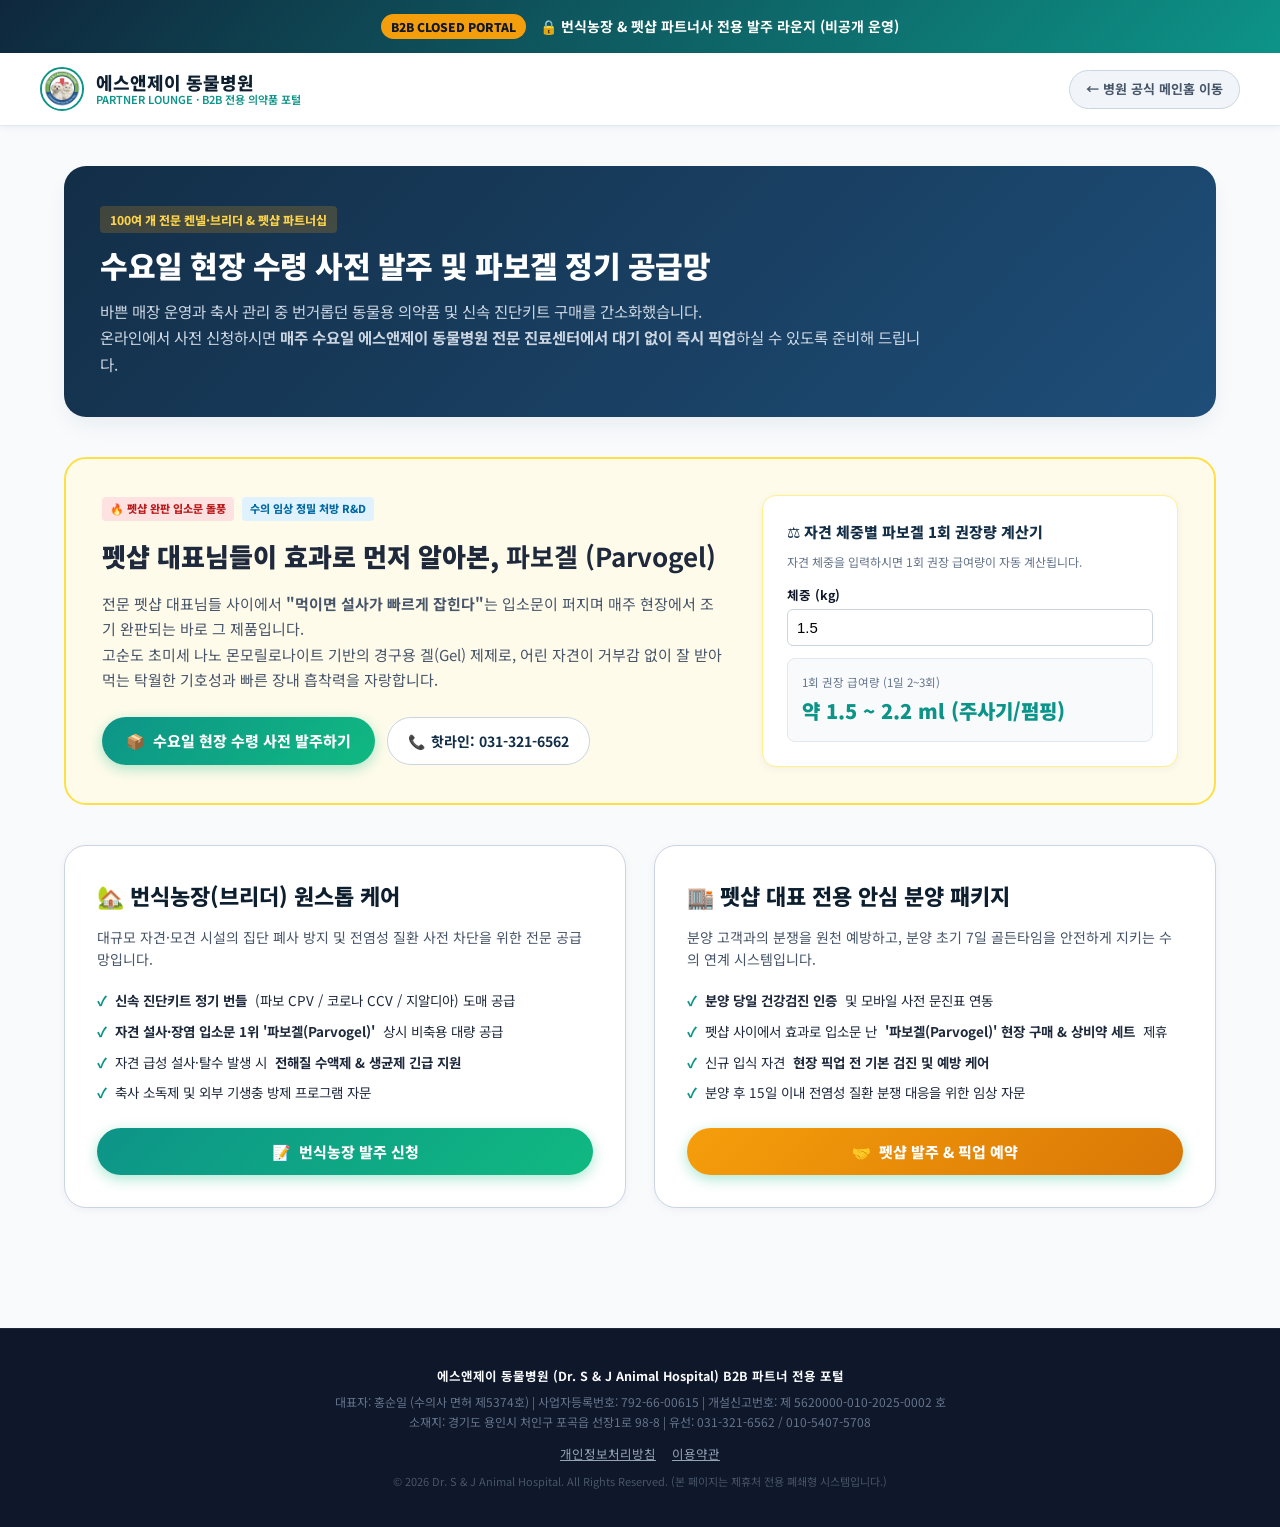
==== partner.html @ 2bcf3b37 "feat: implement official Privacy Policy and Terms of Service interactive modals in index.html and pa" ====
<!DOCTYPE html>
<html lang="ko">
<head>
  <meta charset="UTF-8" />
  <meta name="viewport" content="width=device-width, initial-scale=1.0" />
  <title>에스앤제이 동물병원 | B2B 파트너 전용 라운지 (번식농장·펫샵 발주 센터)</title>
  <!-- 검색엔진 및 AI 크롤러 원천 차단 메타 태그 -->
  <meta name="robots" content="noindex, nofollow, noarchive, nosnippet, noimageindex" />
  <meta name="googlebot" content="noindex, nofollow, noarchive, nosnippet" />
  <link rel="icon" type="image/png" href="./sj_logo.png" />
  
  <link rel="preconnect" href="https://fonts.googleapis.com" />
  <link rel="preconnect" href="https://fonts.gstatic.com" crossorigin />
  <link href="https://fonts.googleapis.com/css2?family=Noto+Sans+KR:wght@300;400;500;600;700;800;900&display=swap" rel="stylesheet" />

  <style>
    :root {
      --primary-900: #0d1e2e;
      --primary-800: #132e47;
      --primary-700: #1a3f61;
      --accent-emerald: #10b981;
      --accent-teal: #0d9488;
      --accent-mint: #e6f9f3;
      --accent-orange: #f59e0b;
      --surface-light: #f8fafc;
      --text-main: #0f172a;
      --text-muted: #64748b;
      --border-color: #e2e8f0;
      --radius-sm: 8px;
      --radius-md: 14px;
      --radius-lg: 22px;
      --radius-full: 9999px;
      --shadow-sm: 0 2px 8px rgba(19, 46, 71, 0.05);
      --shadow-md: 0 10px 25px -5px rgba(19, 46, 71, 0.08);
      --shadow-lg: 0 20px 35px -8px rgba(19, 46, 71, 0.12);
    }

    * { box-sizing: border-box; margin: 0; padding: 0; }
    body { font-family: "Noto Sans KR", system-ui, sans-serif; background-color: #f8fafc; color: var(--text-main); line-height: 1.6; }
    a { text-decoration: none; color: inherit; }
    button { font-family: inherit; cursor: pointer; border: none; outline: none; }

    /* 최상단 파트너 인증 바 */
    .partner-banner {
      background: linear-gradient(135deg, #0f273d 0%, #0d9488 100%);
      color: #ffffff;
      padding: 14px 20px;
      text-align: center;
      font-size: 14px;
      font-weight: 700;
      display: flex;
      justify-content: center;
      align-items: center;
      gap: 14px;
      box-shadow: 0 4px 12px rgba(0,0,0,0.1);
    }
    .partner-badge {
      background: #f59e0b;
      color: #0f172a;
      padding: 3px 10px;
      border-radius: var(--radius-full);
      font-size: 12px;
      font-weight: 900;
    }

    /* 헤더 */
    header {
      background: #ffffff;
      border-bottom: 1px solid var(--border-color);
      padding: 14px 24px;
      position: sticky;
      top: 0;
      z-index: 100;
      box-shadow: var(--shadow-sm);
    }
    .nav-container {
      max-width: 1200px;
      margin: 0 auto;
      display: flex;
      justify-content: space-between;
      align-items: center;
    }
    .brand-area {
      display: flex;
      align-items: center;
      gap: 12px;
    }
    .brand-logo {
      width: 44px;
      height: 44px;
      border-radius: 50%;
      border: 2px solid var(--accent-teal);
    }
    .brand-title {
      font-size: 18px;
      font-weight: 800;
      color: var(--primary-900);
      line-height: 1.2;
    }
    .brand-title span {
      font-size: 11px;
      color: var(--accent-teal);
      display: block;
      font-weight: 600;
    }

    .btn-main-site {
      font-size: 13px;
      font-weight: 700;
      color: #475569;
      background: #f1f5f9;
      padding: 8px 16px;
      border-radius: var(--radius-full);
      border: 1px solid #cbd5e1;
      transition: all 0.2s;
    }
    .btn-main-site:hover {
      background: #e2e8f0;
      color: #0f172a;
    }

    /* 컨테이너 */
    .partner-wrap {
      max-width: 1200px;
      margin: 0 auto;
      padding: 40px 24px 80px;
    }

    /* 인트로 히어로 */
    .partner-hero {
      background: linear-gradient(135deg, #132e47 0%, #1e4e79 100%);
      border-radius: var(--radius-lg);
      color: #ffffff;
      padding: 40px 36px;
      margin-bottom: 40px;
      box-shadow: var(--shadow-md);
      position: relative;
    }
    .partner-hero h1 {
      font-size: 30px;
      font-weight: 900;
      line-height: 1.35;
      margin-bottom: 12px;
      letter-spacing: -0.5px;
    }
    .partner-hero p {
      font-size: 15.5px;
      color: #cbd5e1;
      line-height: 1.7;
      max-width: 820px;
    }

    /* B2B 그리드 */
    .b2b-grid {
      display: grid;
      grid-template-columns: 1fr 1fr;
      gap: 28px;
      margin-bottom: 40px;
    }
    .b2b-card {
      background: #ffffff;
      border: 1.5px solid #cbd5e1;
      border-radius: var(--radius-lg);
      padding: 32px;
      box-shadow: var(--shadow-sm);
    }
    .b2b-card h3 {
      font-size: 22px;
      font-weight: 800;
      color: var(--primary-900);
      margin-bottom: 12px;
      display: flex;
      align-items: center;
      gap: 8px;
    }
    .b2b-card p {
      font-size: 14px;
      color: #475569;
      line-height: 1.6;
      margin-bottom: 20px;
    }
    .b2b-list {
      list-style: none;
      margin-bottom: 24px;
    }
    .b2b-list li {
      font-size: 13.5px;
      color: #1e293b;
      margin-bottom: 9px;
      display: flex;
      align-items: center;
      gap: 8px;
    }
    .b2b-list li::before {
      content: "✓";
      color: var(--accent-teal);
      font-weight: 900;
    }

    /* 파보겔 & 투약 계산기 섹션 */
    .product-section {
      background: #fffbeb;
      border: 2px solid #fde047;
      border-radius: var(--radius-lg);
      padding: 36px;
      display: grid;
      grid-template-columns: 1.2fr 0.8fr;
      gap: 36px;
      align-items: center;
      margin-bottom: 40px;
    }
    .btn-primary {
      display: inline-flex;
      align-items: center;
      gap: 8px;
      padding: 13px 24px;
      border-radius: var(--radius-full);
      font-size: 15px;
      font-weight: 800;
      background: linear-gradient(135deg, #0d9488, #10b981);
      color: #ffffff;
      box-shadow: 0 4px 14px rgba(16, 185, 129, 0.35);
      cursor: pointer;
    }
    .btn-primary:hover {
      transform: translateY(-1px);
    }
    .btn-call {
      display: inline-flex;
      align-items: center;
      gap: 6px;
      padding: 12px 20px;
      border-radius: var(--radius-full);
      font-size: 14px;
      font-weight: 700;
      background: #ffffff;
      color: var(--primary-800);
      border: 1px solid #cbd5e1;
    }

    /* 투약 계산기 박스 */
    .calc-box {
      background: #ffffff;
      border-radius: var(--radius-md);
      padding: 24px;
      border: 1px solid #fef08a;
      box-shadow: var(--shadow-sm);
    }

    /* 모달 */
    .modal-backdrop {
      display: none;
      position: fixed;
      inset: 0;
      background: rgba(15, 23, 42, 0.7);
      backdrop-filter: blur(5px);
      z-index: 1000;
      align-items: center;
      justify-content: center;
      padding: 20px;
    }
    .modal-content {
      background: #ffffff;
      border-radius: var(--radius-lg);
      max-width: 600px;
      width: 100%;
      padding: 32px;
      max-height: 90vh;
      overflow-y: auto;
      position: relative;
    }
    .modal-close {
      position: absolute;
      top: 20px;
      right: 20px;
      font-size: 24px;
      color: #94a3b8;
      cursor: pointer;
    }

    @media (max-width: 860px) {
      .b2b-grid, .product-section { grid-template-columns: 1fr; }
      .partner-hero { padding: 28px 20px; }
      .partner-hero h1 { font-size: 24px; }
    }
  </style>
</head>
<body>

  <!-- 최상단 배너 -->
  <div class="partner-banner">
    <span class="partner-badge">B2B CLOSED PORTAL</span>
    <span>🔒 번식농장 &amp; 펫샵 파트너사 전용 발주 라운지 (비공개 운영)</span>
  </div>

  <!-- 헤더 -->
  <header>
    <div class="nav-container">
      <div class="brand-area">
        <img src="./sj_logo.png" alt="에스앤제이 동물병원 로고" class="brand-logo" />
        <div class="brand-title">
          에스앤제이 동물병원
          <span>PARTNER LOUNGE · B2B 전용 의약품 포털</span>
        </div>
      </div>
      <a href="./index.html" class="btn-main-site">← 병원 공식 메인홈 이동</a>
    </div>
  </header>

  <div class="partner-wrap">

    <!-- 인트로 히어로 -->
    <section class="partner-hero">
      <div style="display:inline-block; background:rgba(245,158,11,0.2); color:#fcd34d; font-size:12px; font-weight:800; padding:4px 10px; border-radius:4px; margin-bottom:12px;">
        100여 개 전문 켄넬·브리더 &amp; 펫샵 파트너십
      </div>
      <h1>수요일 현장 수령 사전 발주 및 파보겔 정기 공급망</h1>
      <p>
        바쁜 매장 운영과 축사 관리 중 번거롭던 동물용 의약품 및 신속 진단키트 구매를 간소화했습니다.<br />
        온라인에서 사전 신청하시면 <strong>매주 수요일 에스앤제이 동물병원 전문 진료센터에서 대기 없이 즉시 픽업</strong>하실 수 있도록 준비해 드립니다.
      </p>
    </section>

    <!-- 파보겔 소개 & 계산기 -->
    <section class="product-section">
      <div>
        <div style="display:flex; gap:8px; margin-bottom:14px;">
          <span style="font-size:11px; background:#fee2e2; color:#b91c1c; padding:3px 8px; border-radius:4px; font-weight:800;">🔥 펫샵 완판 입소문 돌풍</span>
          <span style="font-size:11px; background:#e0f2fe; color:#0369a1; padding:3px 8px; border-radius:4px; font-weight:800;">수의 임상 정밀 처방 R&D</span>
        </div>
        <h2 style="font-size: 26px; font-weight: 900; color: #1e293b; margin-bottom: 14px;">
          펫샵 대표님들이 효과로 먼저 알아본, <strong>파보겔 (Parvogel)</strong>
        </h2>
        <p style="font-size: 15px; color: #475569; line-height: 1.7; margin-bottom: 18px;">
          전문 펫샵 대표님들 사이에서 <strong>"먹이면 설사가 빠르게 잡힌다"</strong>는 입소문이 퍼지며 매주 현장에서 조기 완판되는 바로 그 제품입니다.<br />
          고순도 초미세 나노 몬모릴로나이트 기반의 경구용 겔(Gel) 제제로, 어린 자견이 거부감 없이 잘 받아먹는 탁월한 기호성과 빠른 장내 흡착력을 자랑합니다.
        </p>

        <div style="display:flex; gap:12px; flex-wrap:wrap; margin-top:24px;">
          <button class="btn-primary" onclick="openOrderModal()">
            <span>📦</span> 수요일 현장 수령 사전 발주하기
          </button>
          <a href="tel:031-321-6562" class="btn-call">
            <span>📞</span> 핫라인: 031-321-6562
          </a>
        </div>
      </div>

      <!-- 계산기 -->
      <div class="calc-box">
        <div style="font-size:15px; font-weight:800; color:#132e47; margin-bottom:8px;">
          ⚖️ 자견 체중별 파보겔 1회 권장량 계산기
        </div>
        <p style="font-size:12px; color:#64748b; margin-bottom:14px;">
          자견 체중을 입력하시면 1회 권장 급여량이 자동 계산됩니다.
        </p>
        <div style="margin-bottom:12px;">
          <label style="display:block; font-size:12.5px; font-weight:700; margin-bottom:4px;">체중 (kg)</label>
          <input type="number" id="petWeight" value="1.5" step="0.1" min="0.3" max="50" style="width:100%; padding:9px; border:1px solid #cbd5e1; border-radius:6px; font-size:15px;" oninput="calculateDosage()" />
        </div>
        <div style="background:#f8fafc; padding:14px; border-radius:8px; border:1px solid #e2e8f0;">
          <div style="font-size:11.5px; color:#64748b;">1회 권장 급여량 (1일 2~3회)</div>
          <div id="calcResult" style="font-size:20px; font-weight:900; color:#0d9488; margin-top:4px;">
            약 1.5 ~ 2.2 ml (주사기/펌핑)
          </div>
        </div>
      </div>
    </section>

    <!-- B2B 2단 그리드 -->
    <div class="b2b-grid">
      <!-- 번식농장 -->
      <div class="b2b-card">
        <h3>🏡 번식농장(브리더) 원스톱 케어</h3>
        <p>대규모 자견·모견 시설의 집단 폐사 방지 및 전염성 질환 사전 차단을 위한 전문 공급망입니다.</p>
        <ul class="b2b-list">
          <li><strong>신속 진단키트 정기 번들</strong> (파보 CPV / 코로나 CCV / 지알디아) 도매 공급</li>
          <li><strong>자견 설사·장염 입소문 1위 '파보겔(Parvogel)'</strong> 상시 비축용 대량 공급</li>
          <li>자견 급성 설사·탈수 발생 시 <strong>전해질 수액제 &amp; 생균제 긴급 지원</strong></li>
          <li>축사 소독제 및 외부 기생충 방제 프로그램 자문</li>
        </ul>
        <button class="btn-primary" style="width:100%; justify-content:center;" onclick="openOrderModal()">
          <span>📝</span> 번식농장 발주 신청
        </button>
      </div>

      <!-- 펫샵 -->
      <div class="b2b-card">
        <h3>🏬 펫샵 대표 전용 안심 분양 패키지</h3>
        <p>분양 고객과의 분쟁을 원천 예방하고, 분양 초기 7일 골든타임을 안전하게 지키는 수의 연계 시스템입니다.</p>
        <ul class="b2b-list">
          <li><strong>분양 당일 건강검진 인증</strong> 및 모바일 사전 문진표 연동</li>
          <li>펫샵 사이에서 효과로 입소문 난 <strong>'파보겔(Parvogel)' 현장 구매 &amp; 상비약 세트</strong> 제휴</li>
          <li>신규 입식 자견 <strong>현장 픽업 전 기본 검진 및 예방 케어</strong></li>
          <li>분양 후 15일 이내 전염성 질환 분쟁 대응을 위한 임상 자문</li>
        </ul>
        <button class="btn-primary" style="width:100%; justify-content:center; background:linear-gradient(135deg, #f59e0b, #d97706);" onclick="openOrderModal()">
          <span>🤝</span> 펫샵 발주 &amp; 픽업 예약
        </button>
      </div>
    </div>

  </div>

  <!-- 발주 모달 -->
  <div id="orderModal" class="modal-backdrop">
    <div class="modal-content">
      <button class="modal-close" onclick="closeModal('orderModal')">&times;</button>
      <div style="display:flex; align-items:center; gap: 10px; margin-bottom: 16px;">
        <span style="font-size: 26px;">📦</span>
        <h3 style="font-size: 20px; font-weight: 800; color: var(--primary-900);">수요일 현장 수령 · 사전 발주</h3>
      </div>
      <p style="font-size: 13px; color: #64748b; margin-bottom: 18px;">
        품절 걱정 없이, 사전에 신청하시면 <strong>매주 수요일 에스앤제이 동물병원 진료실에서 즉시 픽업</strong>하실 수 있도록 준비해 드립니다.
      </p>

      <form onsubmit="handlePreOrderSubmit(event)">
        <div style="display:grid; grid-template-columns: 1fr 1fr; gap: 10px; margin-bottom: 12px;">
          <div>
            <label style="font-size: 12px; font-weight: 700; display:block; margin-bottom: 4px;">상호명 (펫샵/농장)</label>
            <input type="text" id="orderCompany" required placeholder="예: 힐링펫 / 스타켄넬" style="width:100%; padding:9px; border:1px solid #cbd5e1; border-radius:8px; font-size:13px;" />
          </div>
          <div>
            <label style="font-size: 12px; font-weight: 700; display:block; margin-bottom: 4px;">담당자 연락처</label>
            <input type="tel" id="orderPhone" required placeholder="010-0000-0000" style="width:100%; padding:9px; border:1px solid #cbd5e1; border-radius:8px; font-size:13px;" />
          </div>
        </div>

        <div style="background: #f8fafc; padding: 14px; border-radius: 10px; border: 1px solid #e2e8f0; margin-bottom: 14px;">
          <strong style="display:block; font-size: 13px; color: var(--primary-800); margin-bottom: 8px;">필요 품목 및 수량 체크:</strong>
          
          <div style="display:flex; justify-content:space-between; align-items:center; margin-bottom: 8px; font-size: 13px;">
            <label><input type="checkbox" id="itemParvogel" checked /> 🔥 <strong>파보겔 (Parvogel)</strong></label>
            <input type="number" id="qtyParvogel" value="5" min="1" max="100" style="width: 70px; padding: 4px 8px; border: 1px solid #cbd5e1; border-radius: 6px; text-align: center;" /> 개
          </div>

          <div style="display:flex; justify-content:space-between; align-items:center; margin-bottom: 8px; font-size: 13px;">
            <label><input type="checkbox" id="itemParvoKit" /> 🔬 파보(CPV) 신속 진단키트 (10T/box)</label>
            <input type="number" id="qtyParvoKit" value="1" min="1" max="50" style="width: 70px; padding: 4px 8px; border: 1px solid #cbd5e1; border-radius: 6px; text-align: center;" /> 박스
          </div>

          <div style="display:flex; justify-content:space-between; align-items:center; margin-bottom: 8px; font-size: 13px;">
            <label><input type="checkbox" id="itemCoronaKit" /> 🔬 코로나(CCV 단독) 신속 진단키트 (10T/box)</label>
            <input type="number" id="qtyCoronaKit" value="1" min="1" max="50" style="width: 70px; padding: 4px 8px; border: 1px solid #cbd5e1; border-radius: 6px; text-align: center;" /> 박스
          </div>

          <div style="display:flex; justify-content:space-between; align-items:center; margin-bottom: 8px; font-size: 13px;">
            <label><input type="checkbox" id="itemComboKit" /> 🔬 파보+코로나 콤보 키트 (10T/box)</label>
            <input type="number" id="qtyComboKit" value="1" min="1" max="50" style="width: 70px; padding: 4px 8px; border: 1px solid #cbd5e1; border-radius: 6px; text-align: center;" /> 박스
          </div>

          <div style="display:flex; justify-content:space-between; align-items:center; margin-bottom: 8px; font-size: 13px;">
            <label><input type="checkbox" id="itemBrucellaKit" /> 🔬 브루셀라 신속 진단키트 (10T/box)</label>
            <input type="number" id="qtyBrucellaKit" value="1" min="1" max="50" style="width: 70px; padding: 4px 8px; border: 1px solid #cbd5e1; border-radius: 6px; text-align: center;" /> 박스
          </div>

          <div style="display:flex; justify-content:space-between; align-items:center; font-size: 13px;">
            <label><input type="checkbox" id="itemRxMeds" /> 💊 수의사 처방약 (구충제·항생제·소염진통제·점안액·연고 등)</label>
            <span style="font-size:11.5px; color:#0d9488; font-weight:700;">내원 시 수령</span>
          </div>
        </div>

        <div style="margin-bottom: 14px;">
          <label style="font-size: 12px; font-weight: 700; display:block; margin-bottom: 4px;">수령 희망 일자 / 추가 메모</label>
          <input type="text" id="orderMemo" value="이번 주 수요일 오전 11시 현장 픽업 희망합니다." style="width:100%; padding:9px; border:1px solid #cbd5e1; border-radius:8px; font-size:13px;" />
        </div>

        <button type="submit" class="btn-primary" style="width:100%; justify-content:center; padding:13px; font-size:15px;">
          📝 수요일 현장 픽업 예약 완료하기
        </button>
      </form>
    </div>
  </div>

  <footer style="background:#0f172a; color:#94a3b8; padding:36px 24px; text-align:center; font-size:12.5px; line-height: 1.7; border-top: 1px solid #1e293b;">
    <p style="margin: 0 0 6px 0; color: #f8fafc; font-weight: 700;">에스앤제이 동물병원 (Dr. S & J Animal Hospital) B2B 파트너 전용 포털</p>
    <p style="margin: 0 0 10px 0; color: #64748b; font-size: 12px;">
      대표자: 홍순일 (수의사 면허 제5374호) | 사업자등록번호: 792-66-00615 | 개설신고번호: 제 5620000-010-2025-0002 호<br />
      소재지: 경기도 용인시 처인구 포곡읍 선장1로 98-8 | 유선: 031-321-6562 / 010-5407-5708
    </p>
    <div style="margin-top: 10px; display:flex; justify-content:center; gap: 16px;">
      <a href="javascript:void(0)" onclick="openModal('p_privacyModal')" style="color:#94a3b8; text-decoration: underline;">개인정보처리방침</a>
      <a href="javascript:void(0)" onclick="openModal('p_termsModal')" style="color:#94a3b8; text-decoration: underline;">이용약관</a>
    </div>
    <div style="color:#475569; font-size: 11px; margin-top: 8px;">&copy; 2026 Dr. S & J Animal Hospital. All Rights Reserved. (본 페이지는 제휴처 전용 폐쇄형 시스템입니다.)</div>
  </footer>

  <!-- 모달: 개인정보처리방침 (파트너용) -->
  <div id="p_privacyModal" class="modal-backdrop">
    <div class="modal-content" style="max-width: 680px; max-height: 85vh; overflow-y: auto;">
      <button class="modal-close" onclick="closeModal('p_privacyModal')">&times;</button>
      <div style="display:flex; align-items:center; gap: 10px; margin-bottom: 16px;">
        <span style="font-size: 26px;">🔒</span>
        <h3 style="font-size: 20px; font-weight: 800; color: var(--primary);">에스앤제이 동물병원 개인정보처리방침</h3>
      </div>
      <div style="font-size: 13.5px; color: #334155; line-height: 1.75; margin-bottom: 20px;">
        <p>에스앤제이 동물병원은 개인정보 보호법 등 관련 법령을 준수하며, 제휴 브리더 및 펫샵 파트너의 사전 발주 정보와 상담 데이터를 안전하게 관리합니다.</p>
        <h4 style="font-size: 14.5px; color: #0f172a; margin: 14px 0 6px 0;">1. 수집 항목 및 목적</h4>
        <p>· 수집 항목: 상호명, 담당자 연락처, 사전 예약 품목 및 수량, 수령 메모<br />· 수집 목적: 매주 수요일 현장 조제 약품 및 진단키트 사전 패킹 준비, 비상 연락</p>
        <h4 style="font-size: 14.5px; color: #0f172a; margin: 14px 0 6px 0;">2. 보관 및 책임자</h4>
        <p>· 보유 기간: 발주 및 수령 완료 후 1년 보관 후 파기<br />· 책임자: 홍순일 원장 (031-321-6562 / 010-5407-5708)</p>
      </div>
      <button class="btn-primary" style="width:100%; justify-content:center;" onclick="closeModal('p_privacyModal')">확인 및 닫기</button>
    </div>
  </div>

  <!-- 모달: 서비스 이용약관 (파트너용) -->
  <div id="p_termsModal" class="modal-backdrop">
    <div class="modal-content" style="max-width: 680px; max-height: 85vh; overflow-y: auto;">
      <button class="modal-close" onclick="closeModal('p_termsModal')">&times;</button>
      <div style="display:flex; align-items:center; gap: 10px; margin-bottom: 16px;">
        <span style="font-size: 26px;">📑</span>
        <h3 style="font-size: 20px; font-weight: 800; color: var(--primary);">B2B 파트너 전용 포털 이용약관</h3>
      </div>
      <div style="font-size: 13.5px; color: #334155; line-height: 1.75; margin-bottom: 20px;">
        <h4 style="font-size: 14.5px; color: #0f172a; margin: 12px 0 6px 0;">제1조 (목적)</h4>
        <p>본 약관은 에스앤제이 동물병원과 제휴 브리더·펫샵 간의 수요일 현장 진료 및 원내 처방약·진단키트 사전 주문 서비스의 원활한 운영을 목적으로 합니다.</p>
        <h4 style="font-size: 14.5px; color: #0f172a; margin: 14px 0 6px 0;">제2조 (처방 의약품 교부 준수)</h4>
        <p>수의사 처방약 및 전문의약품은 수의사법에 의거하여 수의사의 확인 및 현장 교부 원칙을 준수하며, 목적 외 재판매나 오남용을 금지합니다.</p>
      </div>
      <button class="btn-primary" style="width:100%; justify-content:center;" onclick="closeModal('p_termsModal')">확인 및 닫기</button>
    </div>
  </div>

  <script>
    function calculateDosage() {
      const weight = parseFloat(document.getElementById('petWeight').value);
      const res = document.getElementById('calcResult');
      if (isNaN(weight) || weight <= 0) {
        res.innerText = '올바른 체중을 입력하세요';
        return;
      }
      const minDose = (weight * 1.0).toFixed(1);
      const maxDose = (weight * 1.5).toFixed(1);
      res.innerText = `약 ${minDose} ~ ${maxDose} ml (주사기/펌핑)`;
    }

    function openModal(id) { document.getElementById(id).style.display = 'flex'; }
    function closeModal(id) { document.getElementById(id).style.display = 'none'; }
    function openOrderModal() { openModal('orderModal'); }

    function handlePreOrderSubmit(e) {
      e.preventDefault();
      const comp = document.getElementById('orderCompany').value;
      const phone = document.getElementById('orderPhone').value;
      const memo = document.getElementById('orderMemo').value;
      
      let items = [];
      if (document.getElementById('itemParvogel').checked) items.push(`파보겔 ${document.getElementById('qtyParvogel').value}개`);
      if (document.getElementById('itemParvoKit').checked) items.push(`파보키트 ${document.getElementById('qtyParvoKit').value}박스`);
      if (document.getElementById('itemCoronaKit').checked) items.push(`코로나(단독)키트 ${document.getElementById('qtyCoronaKit').value}박스`);
      if (document.getElementById('itemComboKit').checked) items.push(`파보+코로나콤보 ${document.getElementById('qtyComboKit').value}박스`);
      if (document.getElementById('itemBrucellaKit').checked) items.push(`브루셀라키트 ${document.getElementById('qtyBrucellaKit').value}박스`);
      if (document.getElementById('itemRxMeds').checked) items.push(`수의사 처방약 사전조제`);

      alert(`[수요일 현장 수령 사전 예약 접수 완료]\n- 상호: ${comp}\n- 연락처: ${phone}\n- 품목: ${items.join(', ')}\n- 메모: ${memo}\n\n매주 수요일 에스앤제이 동물병원 진료센터에 준비해 두겠습니다. 감사합니다!`);
      closeModal('orderModal');
    }

    window.onclick = function(e) {
      if (e.target.classList.contains('modal-backdrop')) e.target.style.display = 'none';
    };
  </script>
</body>
</html>
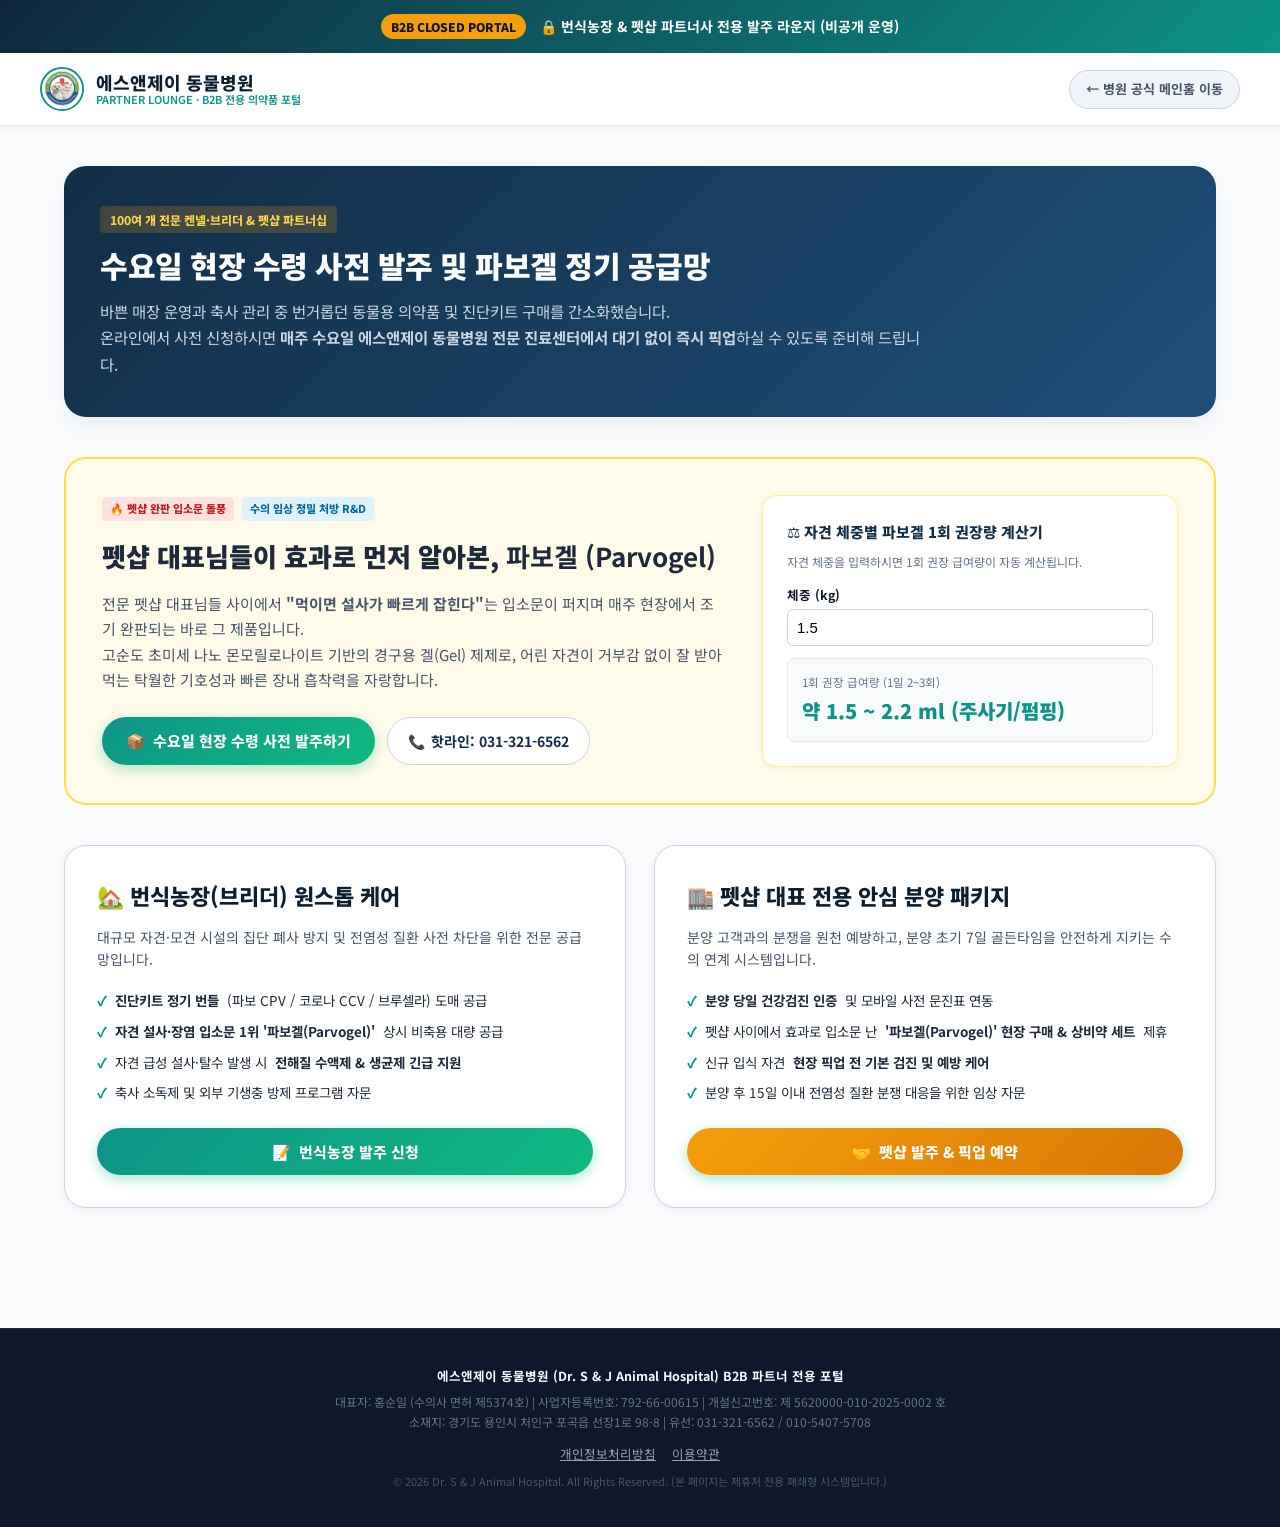
==== commit f4c66004: "fix: replace diagnostics term to 진단키트, 브루셀라, update to 단층 봄봄솔루션내 진료소" ====
--- a/partner.html
+++ b/partner.html
@@ -316,7 +316,7 @@
       </div>
       <h1>수요일 현장 수령 사전 발주 및 파보겔 정기 공급망</h1>
       <p>
-        바쁜 매장 운영과 축사 관리 중 번거롭던 동물용 의약품 및 신속 진단키트 구매를 간소화했습니다.<br />
+        바쁜 매장 운영과 축사 관리 중 번거롭던 동물용 의약품 및 진단키트 구매를 간소화했습니다.<br />
         온라인에서 사전 신청하시면 <strong>매주 수요일 에스앤제이 동물병원 전문 진료센터에서 대기 없이 즉시 픽업</strong>하실 수 있도록 준비해 드립니다.
       </p>
     </section>
@@ -374,7 +374,7 @@
         <h3>🏡 번식농장(브리더) 원스톱 케어</h3>
         <p>대규모 자견·모견 시설의 집단 폐사 방지 및 전염성 질환 사전 차단을 위한 전문 공급망입니다.</p>
         <ul class="b2b-list">
-          <li><strong>신속 진단키트 정기 번들</strong> (파보 CPV / 코로나 CCV / 지알디아) 도매 공급</li>
+          <li><strong>진단키트 정기 번들</strong> (파보 CPV / 코로나 CCV / 브루셀라) 도매 공급</li>
           <li><strong>자견 설사·장염 입소문 1위 '파보겔(Parvogel)'</strong> 상시 비축용 대량 공급</li>
           <li>자견 급성 설사·탈수 발생 시 <strong>전해질 수액제 &amp; 생균제 긴급 지원</strong></li>
           <li>축사 소독제 및 외부 기생충 방제 프로그램 자문</li>
@@ -435,12 +435,12 @@
           </div>
 
           <div style="display:flex; justify-content:space-between; align-items:center; margin-bottom: 8px; font-size: 13px;">
-            <label><input type="checkbox" id="itemParvoKit" /> 🔬 파보(CPV) 신속 진단키트 (10T/box)</label>
+            <label><input type="checkbox" id="itemParvoKit" /> 🔬 파보(CPV) 진단키트 (10T/box)</label>
             <input type="number" id="qtyParvoKit" value="1" min="1" max="50" style="width: 70px; padding: 4px 8px; border: 1px solid #cbd5e1; border-radius: 6px; text-align: center;" /> 박스
           </div>
 
           <div style="display:flex; justify-content:space-between; align-items:center; margin-bottom: 8px; font-size: 13px;">
-            <label><input type="checkbox" id="itemCoronaKit" /> 🔬 코로나(CCV 단독) 신속 진단키트 (10T/box)</label>
+            <label><input type="checkbox" id="itemCoronaKit" /> 🔬 코로나(CCV 단독) 진단키트 (10T/box)</label>
             <input type="number" id="qtyCoronaKit" value="1" min="1" max="50" style="width: 70px; padding: 4px 8px; border: 1px solid #cbd5e1; border-radius: 6px; text-align: center;" /> 박스
           </div>
 
@@ -450,7 +450,7 @@
           </div>
 
           <div style="display:flex; justify-content:space-between; align-items:center; margin-bottom: 8px; font-size: 13px;">
-            <label><input type="checkbox" id="itemBrucellaKit" /> 🔬 브루셀라 신속 진단키트 (10T/box)</label>
+            <label><input type="checkbox" id="itemBrucellaKit" /> 🔬 브루셀라 진단키트 (10T/box)</label>
             <input type="number" id="qtyBrucellaKit" value="1" min="1" max="50" style="width: 70px; padding: 4px 8px; border: 1px solid #cbd5e1; border-radius: 6px; text-align: center;" /> 박스
           </div>
 
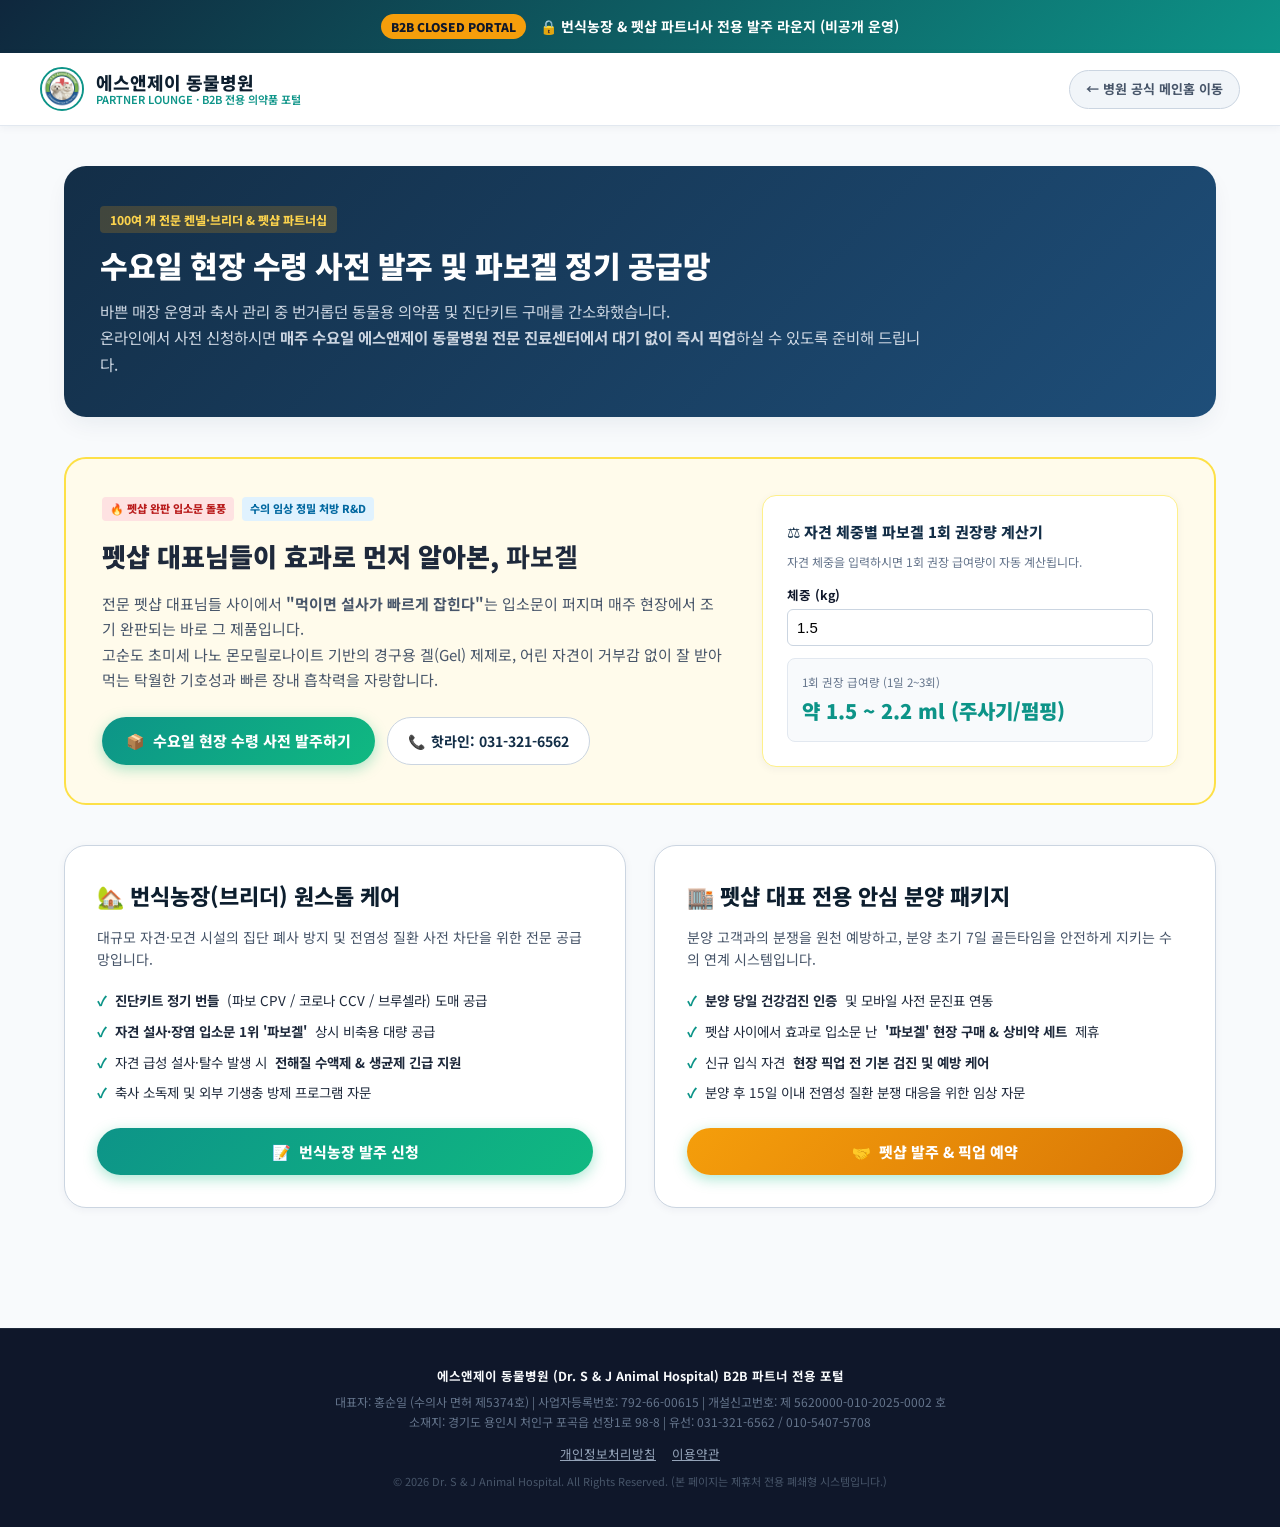
==== commit 560bec43: "feat: remove English (Vetaze) and (Parvogel), add 3 tailored emergency medicine kits for pet shops" ====
--- a/partner.html
+++ b/partner.html
@@ -329,7 +329,7 @@
           <span style="font-size:11px; background:#e0f2fe; color:#0369a1; padding:3px 8px; border-radius:4px; font-weight:800;">수의 임상 정밀 처방 R&D</span>
         </div>
         <h2 style="font-size: 26px; font-weight: 900; color: #1e293b; margin-bottom: 14px;">
-          펫샵 대표님들이 효과로 먼저 알아본, <strong>파보겔 (Parvogel)</strong>
+          펫샵 대표님들이 효과로 먼저 알아본, <strong>파보겔</strong>
         </h2>
         <p style="font-size: 15px; color: #475569; line-height: 1.7; margin-bottom: 18px;">
           전문 펫샵 대표님들 사이에서 <strong>"먹이면 설사가 빠르게 잡힌다"</strong>는 입소문이 퍼지며 매주 현장에서 조기 완판되는 바로 그 제품입니다.<br />
@@ -375,7 +375,7 @@
         <p>대규모 자견·모견 시설의 집단 폐사 방지 및 전염성 질환 사전 차단을 위한 전문 공급망입니다.</p>
         <ul class="b2b-list">
           <li><strong>진단키트 정기 번들</strong> (파보 CPV / 코로나 CCV / 브루셀라) 도매 공급</li>
-          <li><strong>자견 설사·장염 입소문 1위 '파보겔(Parvogel)'</strong> 상시 비축용 대량 공급</li>
+          <li><strong>자견 설사·장염 입소문 1위 '파보겔'</strong> 상시 비축용 대량 공급</li>
           <li>자견 급성 설사·탈수 발생 시 <strong>전해질 수액제 &amp; 생균제 긴급 지원</strong></li>
           <li>축사 소독제 및 외부 기생충 방제 프로그램 자문</li>
         </ul>
@@ -390,7 +390,7 @@
         <p>분양 고객과의 분쟁을 원천 예방하고, 분양 초기 7일 골든타임을 안전하게 지키는 수의 연계 시스템입니다.</p>
         <ul class="b2b-list">
           <li><strong>분양 당일 건강검진 인증</strong> 및 모바일 사전 문진표 연동</li>
-          <li>펫샵 사이에서 효과로 입소문 난 <strong>'파보겔(Parvogel)' 현장 구매 &amp; 상비약 세트</strong> 제휴</li>
+          <li>펫샵 사이에서 효과로 입소문 난 <strong>'파보겔' 현장 구매 &amp; 상비약 세트</strong> 제휴</li>
           <li>신규 입식 자견 <strong>현장 픽업 전 기본 검진 및 예방 케어</strong></li>
           <li>분양 후 15일 이내 전염성 질환 분쟁 대응을 위한 임상 자문</li>
         </ul>
@@ -430,7 +430,7 @@
           <strong style="display:block; font-size: 13px; color: var(--primary-800); margin-bottom: 8px;">필요 품목 및 수량 체크:</strong>
           
           <div style="display:flex; justify-content:space-between; align-items:center; margin-bottom: 8px; font-size: 13px;">
-            <label><input type="checkbox" id="itemParvogel" checked /> 🔥 <strong>파보겔 (Parvogel)</strong></label>
+            <label><input type="checkbox" id="itemParvogel" checked /> 🔥 <strong>파보겔</strong></label>
             <input type="number" id="qtyParvogel" value="5" min="1" max="100" style="width: 70px; padding: 4px 8px; border: 1px solid #cbd5e1; border-radius: 6px; text-align: center;" /> 개
           </div>
 
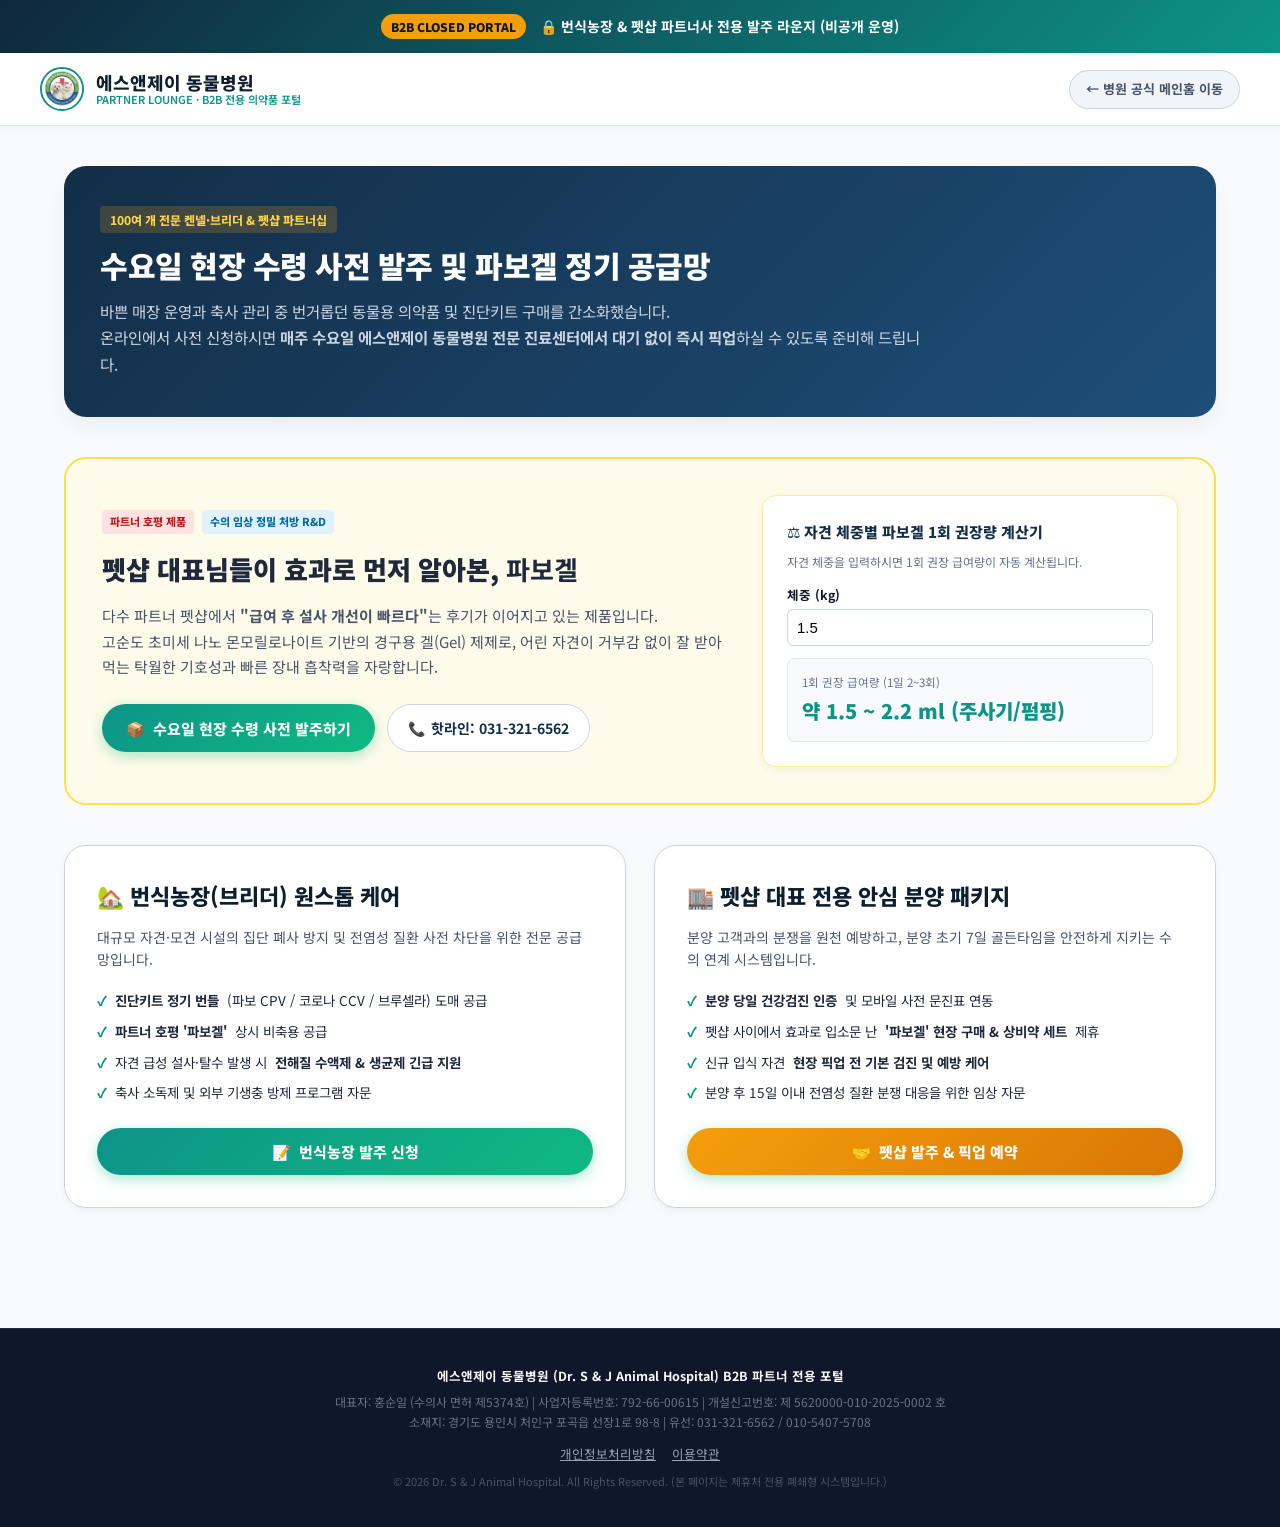
==== commit 5c36f8f7: "feat: accessibility & mobile UX overhaul, SEO and order backend, CSS/JS split - feat(a11y): skip-lin" ====
--- a/partner.html
+++ b/partner.html
@@ -13,277 +13,7 @@
   <link rel="preconnect" href="https://fonts.gstatic.com" crossorigin />
   <link href="https://fonts.googleapis.com/css2?family=Noto+Sans+KR:wght@300;400;500;600;700;800;900&display=swap" rel="stylesheet" />
 
-  <style>
-    :root {
-      --primary-900: #0d1e2e;
-      --primary-800: #132e47;
-      --primary-700: #1a3f61;
-      --accent-emerald: #10b981;
-      --accent-teal: #0d9488;
-      --accent-mint: #e6f9f3;
-      --accent-orange: #f59e0b;
-      --surface-light: #f8fafc;
-      --text-main: #0f172a;
-      --text-muted: #64748b;
-      --border-color: #e2e8f0;
-      --radius-sm: 8px;
-      --radius-md: 14px;
-      --radius-lg: 22px;
-      --radius-full: 9999px;
-      --shadow-sm: 0 2px 8px rgba(19, 46, 71, 0.05);
-      --shadow-md: 0 10px 25px -5px rgba(19, 46, 71, 0.08);
-      --shadow-lg: 0 20px 35px -8px rgba(19, 46, 71, 0.12);
-    }
-
-    * { box-sizing: border-box; margin: 0; padding: 0; }
-    body { font-family: "Noto Sans KR", system-ui, sans-serif; background-color: #f8fafc; color: var(--text-main); line-height: 1.6; }
-    a { text-decoration: none; color: inherit; }
-    button { font-family: inherit; cursor: pointer; border: none; outline: none; }
-
-    /* 최상단 파트너 인증 바 */
-    .partner-banner {
-      background: linear-gradient(135deg, #0f273d 0%, #0d9488 100%);
-      color: #ffffff;
-      padding: 14px 20px;
-      text-align: center;
-      font-size: 14px;
-      font-weight: 700;
-      display: flex;
-      justify-content: center;
-      align-items: center;
-      gap: 14px;
-      box-shadow: 0 4px 12px rgba(0,0,0,0.1);
-    }
-    .partner-badge {
-      background: #f59e0b;
-      color: #0f172a;
-      padding: 3px 10px;
-      border-radius: var(--radius-full);
-      font-size: 12px;
-      font-weight: 900;
-    }
-
-    /* 헤더 */
-    header {
-      background: #ffffff;
-      border-bottom: 1px solid var(--border-color);
-      padding: 14px 24px;
-      position: sticky;
-      top: 0;
-      z-index: 100;
-      box-shadow: var(--shadow-sm);
-    }
-    .nav-container {
-      max-width: 1200px;
-      margin: 0 auto;
-      display: flex;
-      justify-content: space-between;
-      align-items: center;
-    }
-    .brand-area {
-      display: flex;
-      align-items: center;
-      gap: 12px;
-    }
-    .brand-logo {
-      width: 44px;
-      height: 44px;
-      border-radius: 50%;
-      border: 2px solid var(--accent-teal);
-    }
-    .brand-title {
-      font-size: 18px;
-      font-weight: 800;
-      color: var(--primary-900);
-      line-height: 1.2;
-    }
-    .brand-title span {
-      font-size: 11px;
-      color: var(--accent-teal);
-      display: block;
-      font-weight: 600;
-    }
-
-    .btn-main-site {
-      font-size: 13px;
-      font-weight: 700;
-      color: #475569;
-      background: #f1f5f9;
-      padding: 8px 16px;
-      border-radius: var(--radius-full);
-      border: 1px solid #cbd5e1;
-      transition: all 0.2s;
-    }
-    .btn-main-site:hover {
-      background: #e2e8f0;
-      color: #0f172a;
-    }
-
-    /* 컨테이너 */
-    .partner-wrap {
-      max-width: 1200px;
-      margin: 0 auto;
-      padding: 40px 24px 80px;
-    }
-
-    /* 인트로 히어로 */
-    .partner-hero {
-      background: linear-gradient(135deg, #132e47 0%, #1e4e79 100%);
-      border-radius: var(--radius-lg);
-      color: #ffffff;
-      padding: 40px 36px;
-      margin-bottom: 40px;
-      box-shadow: var(--shadow-md);
-      position: relative;
-    }
-    .partner-hero h1 {
-      font-size: 30px;
-      font-weight: 900;
-      line-height: 1.35;
-      margin-bottom: 12px;
-      letter-spacing: -0.5px;
-    }
-    .partner-hero p {
-      font-size: 15.5px;
-      color: #cbd5e1;
-      line-height: 1.7;
-      max-width: 820px;
-    }
-
-    /* B2B 그리드 */
-    .b2b-grid {
-      display: grid;
-      grid-template-columns: 1fr 1fr;
-      gap: 28px;
-      margin-bottom: 40px;
-    }
-    .b2b-card {
-      background: #ffffff;
-      border: 1.5px solid #cbd5e1;
-      border-radius: var(--radius-lg);
-      padding: 32px;
-      box-shadow: var(--shadow-sm);
-    }
-    .b2b-card h3 {
-      font-size: 22px;
-      font-weight: 800;
-      color: var(--primary-900);
-      margin-bottom: 12px;
-      display: flex;
-      align-items: center;
-      gap: 8px;
-    }
-    .b2b-card p {
-      font-size: 14px;
-      color: #475569;
-      line-height: 1.6;
-      margin-bottom: 20px;
-    }
-    .b2b-list {
-      list-style: none;
-      margin-bottom: 24px;
-    }
-    .b2b-list li {
-      font-size: 13.5px;
-      color: #1e293b;
-      margin-bottom: 9px;
-      display: flex;
-      align-items: center;
-      gap: 8px;
-    }
-    .b2b-list li::before {
-      content: "✓";
-      color: var(--accent-teal);
-      font-weight: 900;
-    }
-
-    /* 파보겔 & 투약 계산기 섹션 */
-    .product-section {
-      background: #fffbeb;
-      border: 2px solid #fde047;
-      border-radius: var(--radius-lg);
-      padding: 36px;
-      display: grid;
-      grid-template-columns: 1.2fr 0.8fr;
-      gap: 36px;
-      align-items: center;
-      margin-bottom: 40px;
-    }
-    .btn-primary {
-      display: inline-flex;
-      align-items: center;
-      gap: 8px;
-      padding: 13px 24px;
-      border-radius: var(--radius-full);
-      font-size: 15px;
-      font-weight: 800;
-      background: linear-gradient(135deg, #0d9488, #10b981);
-      color: #ffffff;
-      box-shadow: 0 4px 14px rgba(16, 185, 129, 0.35);
-      cursor: pointer;
-    }
-    .btn-primary:hover {
-      transform: translateY(-1px);
-    }
-    .btn-call {
-      display: inline-flex;
-      align-items: center;
-      gap: 6px;
-      padding: 12px 20px;
-      border-radius: var(--radius-full);
-      font-size: 14px;
-      font-weight: 700;
-      background: #ffffff;
-      color: var(--primary-800);
-      border: 1px solid #cbd5e1;
-    }
-
-    /* 투약 계산기 박스 */
-    .calc-box {
-      background: #ffffff;
-      border-radius: var(--radius-md);
-      padding: 24px;
-      border: 1px solid #fef08a;
-      box-shadow: var(--shadow-sm);
-    }
-
-    /* 모달 */
-    .modal-backdrop {
-      display: none;
-      position: fixed;
-      inset: 0;
-      background: rgba(15, 23, 42, 0.7);
-      backdrop-filter: blur(5px);
-      z-index: 1000;
-      align-items: center;
-      justify-content: center;
-      padding: 20px;
-    }
-    .modal-content {
-      background: #ffffff;
-      border-radius: var(--radius-lg);
-      max-width: 600px;
-      width: 100%;
-      padding: 32px;
-      max-height: 90vh;
-      overflow-y: auto;
-      position: relative;
-    }
-    .modal-close {
-      position: absolute;
-      top: 20px;
-      right: 20px;
-      font-size: 24px;
-      color: #94a3b8;
-      cursor: pointer;
-    }
-
-    @media (max-width: 860px) {
-      .b2b-grid, .product-section { grid-template-columns: 1fr; }
-      .partner-hero { padding: 28px 20px; }
-      .partner-hero h1 { font-size: 24px; }
-    }
-  </style>
+  <link rel="stylesheet" href="./partner.css" />
 </head>
 <body>
 
@@ -325,14 +55,14 @@
     <section class="product-section">
       <div>
         <div style="display:flex; gap:8px; margin-bottom:14px;">
-          <span style="font-size:11px; background:#fee2e2; color:#b91c1c; padding:3px 8px; border-radius:4px; font-weight:800;">🔥 펫샵 완판 입소문 돌풍</span>
+          <span style="font-size:11px; background:#fee2e2; color:#b91c1c; padding:3px 8px; border-radius:4px; font-weight:800;">파트너 호평 제품</span>
           <span style="font-size:11px; background:#e0f2fe; color:#0369a1; padding:3px 8px; border-radius:4px; font-weight:800;">수의 임상 정밀 처방 R&D</span>
         </div>
         <h2 style="font-size: 26px; font-weight: 900; color: #1e293b; margin-bottom: 14px;">
           펫샵 대표님들이 효과로 먼저 알아본, <strong>파보겔</strong>
         </h2>
         <p style="font-size: 15px; color: #475569; line-height: 1.7; margin-bottom: 18px;">
-          전문 펫샵 대표님들 사이에서 <strong>"먹이면 설사가 빠르게 잡힌다"</strong>는 입소문이 퍼지며 매주 현장에서 조기 완판되는 바로 그 제품입니다.<br />
+          다수 파트너 펫샵에서 <strong>"급여 후 설사 개선이 빠르다"</strong>는 후기가 이어지고 있는 제품입니다.<br />
           고순도 초미세 나노 몬모릴로나이트 기반의 경구용 겔(Gel) 제제로, 어린 자견이 거부감 없이 잘 받아먹는 탁월한 기호성과 빠른 장내 흡착력을 자랑합니다.
         </p>
 
@@ -375,7 +105,7 @@
         <p>대규모 자견·모견 시설의 집단 폐사 방지 및 전염성 질환 사전 차단을 위한 전문 공급망입니다.</p>
         <ul class="b2b-list">
           <li><strong>진단키트 정기 번들</strong> (파보 CPV / 코로나 CCV / 브루셀라) 도매 공급</li>
-          <li><strong>자견 설사·장염 입소문 1위 '파보겔'</strong> 상시 비축용 대량 공급</li>
+          <li><strong>파트너 호평 '파보겔'</strong> 상시 비축용 공급</li>
           <li>자견 급성 설사·탈수 발생 시 <strong>전해질 수액제 &amp; 생균제 긴급 지원</strong></li>
           <li>축사 소독제 및 외부 기생충 방제 프로그램 자문</li>
         </ul>
@@ -522,44 +252,7 @@
     </div>
   </div>
 
-  <script>
-    function calculateDosage() {
-      const weight = parseFloat(document.getElementById('petWeight').value);
-      const res = document.getElementById('calcResult');
-      if (isNaN(weight) || weight <= 0) {
-        res.innerText = '올바른 체중을 입력하세요';
-        return;
-      }
-      const minDose = (weight * 1.0).toFixed(1);
-      const maxDose = (weight * 1.5).toFixed(1);
-      res.innerText = `약 ${minDose} ~ ${maxDose} ml (주사기/펌핑)`;
-    }
-
-    function openModal(id) { document.getElementById(id).style.display = 'flex'; }
-    function closeModal(id) { document.getElementById(id).style.display = 'none'; }
-    function openOrderModal() { openModal('orderModal'); }
-
-    function handlePreOrderSubmit(e) {
-      e.preventDefault();
-      const comp = document.getElementById('orderCompany').value;
-      const phone = document.getElementById('orderPhone').value;
-      const memo = document.getElementById('orderMemo').value;
-      
-      let items = [];
-      if (document.getElementById('itemParvogel').checked) items.push(`파보겔 ${document.getElementById('qtyParvogel').value}개`);
-      if (document.getElementById('itemParvoKit').checked) items.push(`파보키트 ${document.getElementById('qtyParvoKit').value}박스`);
-      if (document.getElementById('itemCoronaKit').checked) items.push(`코로나(단독)키트 ${document.getElementById('qtyCoronaKit').value}박스`);
-      if (document.getElementById('itemComboKit').checked) items.push(`파보+코로나콤보 ${document.getElementById('qtyComboKit').value}박스`);
-      if (document.getElementById('itemBrucellaKit').checked) items.push(`브루셀라키트 ${document.getElementById('qtyBrucellaKit').value}박스`);
-      if (document.getElementById('itemRxMeds').checked) items.push(`수의사 처방약 사전조제`);
-
-      alert(`[수요일 현장 수령 사전 예약 접수 완료]\n- 상호: ${comp}\n- 연락처: ${phone}\n- 품목: ${items.join(', ')}\n- 메모: ${memo}\n\n매주 수요일 에스앤제이 동물병원 진료센터에 준비해 두겠습니다. 감사합니다!`);
-      closeModal('orderModal');
-    }
-
-    window.onclick = function(e) {
-      if (e.target.classList.contains('modal-backdrop')) e.target.style.display = 'none';
-    };
-  </script>
+  <script src="./hospital-config.js"></script>
+  <script src="./partner.js"></script>
 </body>
 </html>
--- a/partner.css
+++ b/partner.css
@@ -0,0 +1,269 @@
+:root {
+      --primary-900: #0d1e2e;
+      --primary-800: #132e47;
+      --primary-700: #1a3f61;
+      --accent-emerald: #10b981;
+      --accent-teal: #0d9488;
+      --accent-mint: #e6f9f3;
+      --accent-orange: #f59e0b;
+      --surface-light: #f8fafc;
+      --text-main: #0f172a;
+      --text-muted: #64748b;
+      --border-color: #e2e8f0;
+      --radius-sm: 8px;
+      --radius-md: 14px;
+      --radius-lg: 22px;
+      --radius-full: 9999px;
+      --shadow-sm: 0 2px 8px rgba(19, 46, 71, 0.05);
+      --shadow-md: 0 10px 25px -5px rgba(19, 46, 71, 0.08);
+      --shadow-lg: 0 20px 35px -8px rgba(19, 46, 71, 0.12);
+    }
+
+    * { box-sizing: border-box; margin: 0; padding: 0; }
+    body { font-family: "Noto Sans KR", system-ui, sans-serif; background-color: #f8fafc; color: var(--text-main); line-height: 1.6; }
+    a { text-decoration: none; color: inherit; }
+    button { font-family: inherit; cursor: pointer; border: none; outline: none; }
+
+    /* 최상단 파트너 인증 바 */
+    .partner-banner {
+      background: linear-gradient(135deg, #0f273d 0%, #0d9488 100%);
+      color: #ffffff;
+      padding: 14px 20px;
+      text-align: center;
+      font-size: 14px;
+      font-weight: 700;
+      display: flex;
+      justify-content: center;
+      align-items: center;
+      gap: 14px;
+      box-shadow: 0 4px 12px rgba(0,0,0,0.1);
+    }
+    .partner-badge {
+      background: #f59e0b;
+      color: #0f172a;
+      padding: 3px 10px;
+      border-radius: var(--radius-full);
+      font-size: 12px;
+      font-weight: 900;
+    }
+
+    /* 헤더 */
+    header {
+      background: #ffffff;
+      border-bottom: 1px solid var(--border-color);
+      padding: 14px 24px;
+      position: sticky;
+      top: 0;
+      z-index: 100;
+      box-shadow: var(--shadow-sm);
+    }
+    .nav-container {
+      max-width: 1200px;
+      margin: 0 auto;
+      display: flex;
+      justify-content: space-between;
+      align-items: center;
+    }
+    .brand-area {
+      display: flex;
+      align-items: center;
+      gap: 12px;
+    }
+    .brand-logo {
+      width: 44px;
+      height: 44px;
+      border-radius: 50%;
+      border: 2px solid var(--accent-teal);
+    }
+    .brand-title {
+      font-size: 18px;
+      font-weight: 800;
+      color: var(--primary-900);
+      line-height: 1.2;
+    }
+    .brand-title span {
+      font-size: 11px;
+      color: var(--accent-teal);
+      display: block;
+      font-weight: 600;
+    }
+
+    .btn-main-site {
+      font-size: 13px;
+      font-weight: 700;
+      color: #475569;
+      background: #f1f5f9;
+      padding: 8px 16px;
+      border-radius: var(--radius-full);
+      border: 1px solid #cbd5e1;
+      transition: all 0.2s;
+    }
+    .btn-main-site:hover {
+      background: #e2e8f0;
+      color: #0f172a;
+    }
+
+    /* 컨테이너 */
+    .partner-wrap {
+      max-width: 1200px;
+      margin: 0 auto;
+      padding: 40px 24px 80px;
+    }
+
+    /* 인트로 히어로 */
+    .partner-hero {
+      background: linear-gradient(135deg, #132e47 0%, #1e4e79 100%);
+      border-radius: var(--radius-lg);
+      color: #ffffff;
+      padding: 40px 36px;
+      margin-bottom: 40px;
+      box-shadow: var(--shadow-md);
+      position: relative;
+    }
+    .partner-hero h1 {
+      font-size: 30px;
+      font-weight: 900;
+      line-height: 1.35;
+      margin-bottom: 12px;
+      letter-spacing: -0.5px;
+    }
+    .partner-hero p {
+      font-size: 15.5px;
+      color: #cbd5e1;
+      line-height: 1.7;
+      max-width: 820px;
+    }
+
+    /* B2B 그리드 */
+    .b2b-grid {
+      display: grid;
+      grid-template-columns: 1fr 1fr;
+      gap: 28px;
+      margin-bottom: 40px;
+    }
+    .b2b-card {
+      background: #ffffff;
+      border: 1.5px solid #cbd5e1;
+      border-radius: var(--radius-lg);
+      padding: 32px;
+      box-shadow: var(--shadow-sm);
+    }
+    .b2b-card h3 {
+      font-size: 22px;
+      font-weight: 800;
+      color: var(--primary-900);
+      margin-bottom: 12px;
+      display: flex;
+      align-items: center;
+      gap: 8px;
+    }
+    .b2b-card p {
+      font-size: 14px;
+      color: #475569;
+      line-height: 1.6;
+      margin-bottom: 20px;
+    }
+    .b2b-list {
+      list-style: none;
+      margin-bottom: 24px;
+    }
+    .b2b-list li {
+      font-size: 13.5px;
+      color: #1e293b;
+      margin-bottom: 9px;
+      display: flex;
+      align-items: center;
+      gap: 8px;
+    }
+    .b2b-list li::before {
+      content: "✓";
+      color: var(--accent-teal);
+      font-weight: 900;
+    }
+
+    /* 파보겔 & 투약 계산기 섹션 */
+    .product-section {
+      background: #fffbeb;
+      border: 2px solid #fde047;
+      border-radius: var(--radius-lg);
+      padding: 36px;
+      display: grid;
+      grid-template-columns: 1.2fr 0.8fr;
+      gap: 36px;
+      align-items: center;
+      margin-bottom: 40px;
+    }
+    .btn-primary {
+      display: inline-flex;
+      align-items: center;
+      gap: 8px;
+      padding: 13px 24px;
+      border-radius: var(--radius-full);
+      font-size: 15px;
+      font-weight: 800;
+      background: linear-gradient(135deg, #0d9488, #10b981);
+      color: #ffffff;
+      box-shadow: 0 4px 14px rgba(16, 185, 129, 0.35);
+      cursor: pointer;
+    }
+    .btn-primary:hover {
+      transform: translateY(-1px);
+    }
+    .btn-call {
+      display: inline-flex;
+      align-items: center;
+      gap: 6px;
+      padding: 12px 20px;
+      border-radius: var(--radius-full);
+      font-size: 14px;
+      font-weight: 700;
+      background: #ffffff;
+      color: var(--primary-800);
+      border: 1px solid #cbd5e1;
+    }
+
+    /* 투약 계산기 박스 */
+    .calc-box {
+      background: #ffffff;
+      border-radius: var(--radius-md);
+      padding: 24px;
+      border: 1px solid #fef08a;
+      box-shadow: var(--shadow-sm);
+    }
+
+    /* 모달 */
+    .modal-backdrop {
+      display: none;
+      position: fixed;
+      inset: 0;
+      background: rgba(15, 23, 42, 0.7);
+      backdrop-filter: blur(5px);
+      z-index: 1000;
+      align-items: center;
+      justify-content: center;
+      padding: 20px;
+    }
+    .modal-content {
+      background: #ffffff;
+      border-radius: var(--radius-lg);
+      max-width: 600px;
+      width: 100%;
+      padding: 32px;
+      max-height: 90vh;
+      overflow-y: auto;
+      position: relative;
+    }
+    .modal-close {
+      position: absolute;
+      top: 20px;
+      right: 20px;
+      font-size: 24px;
+      color: #94a3b8;
+      cursor: pointer;
+    }
+
+    @media (max-width: 860px) {
+      .b2b-grid, .product-section { grid-template-columns: 1fr; }
+      .partner-hero { padding: 28px 20px; }
+      .partner-hero h1 { font-size: 24px; }
+    }
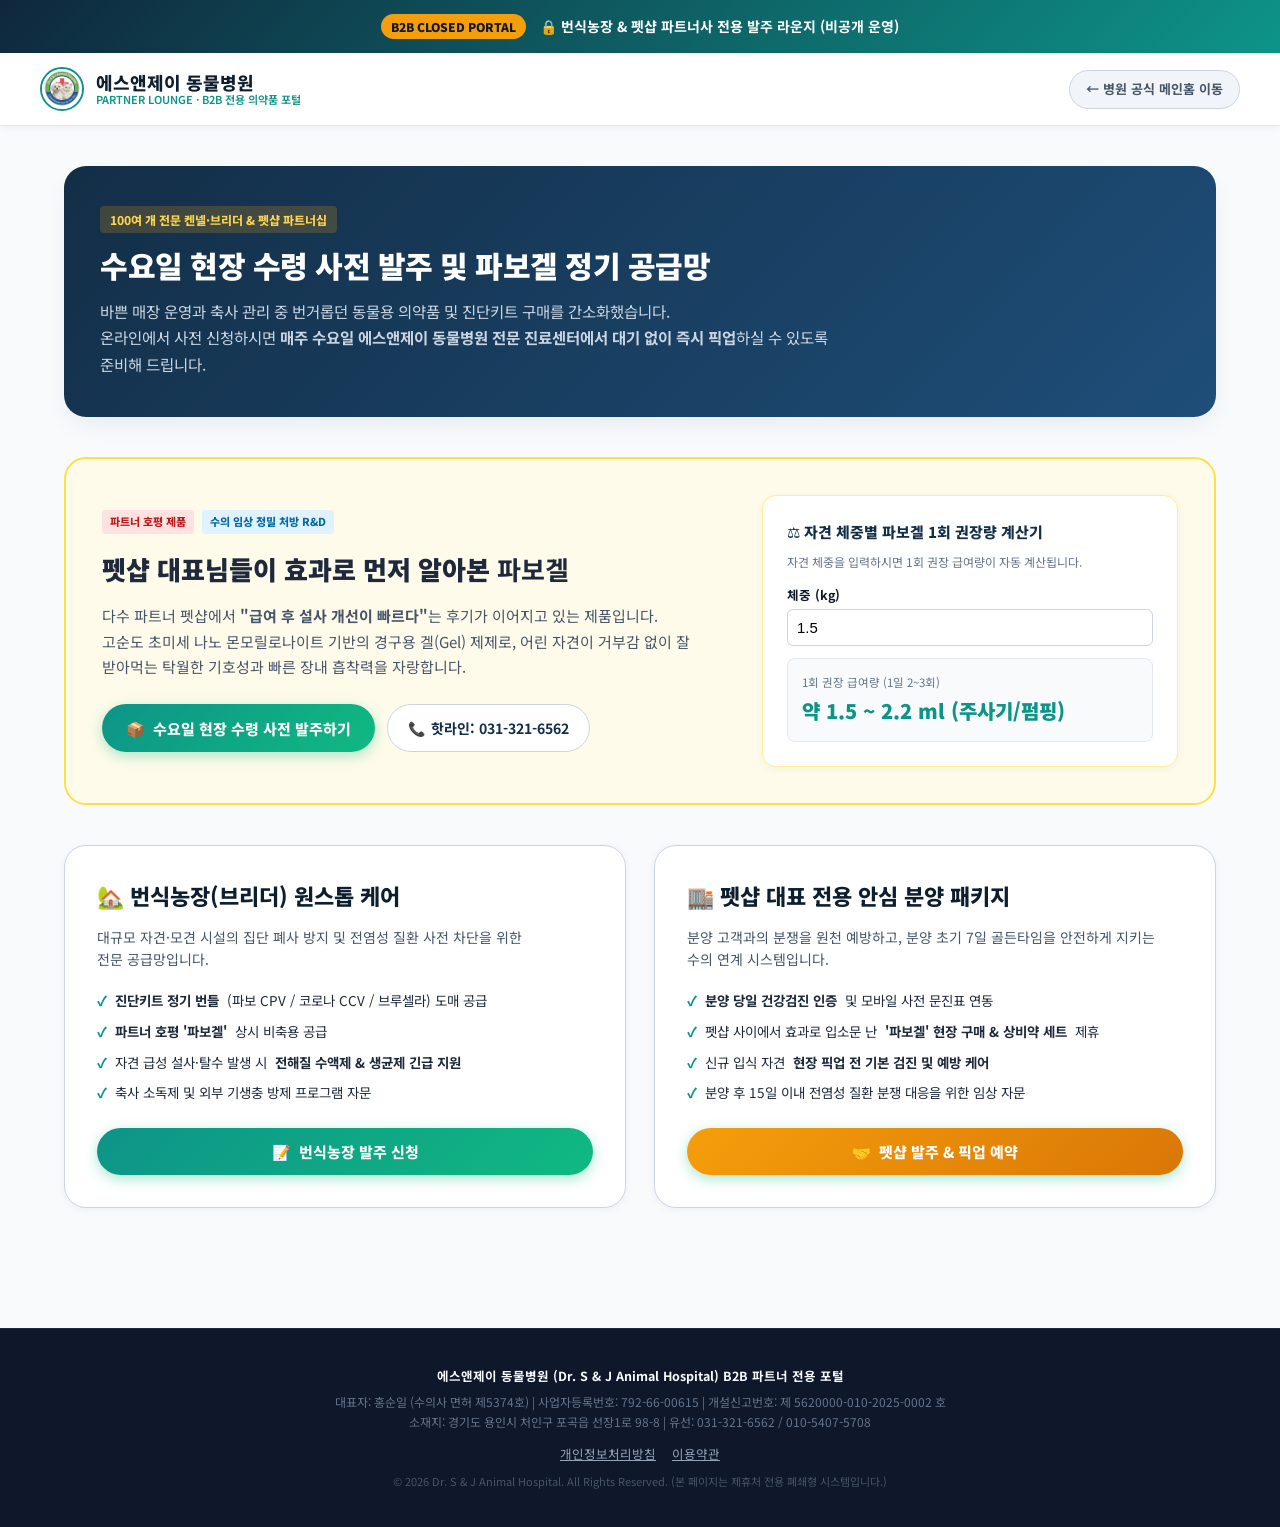
==== commit e02715f0: "feat: remove monsmecta from header, global KR line-break and title punctuation cleanup - header: rem" ====
--- a/partner.html
+++ b/partner.html
@@ -59,7 +59,7 @@
           <span style="font-size:11px; background:#e0f2fe; color:#0369a1; padding:3px 8px; border-radius:4px; font-weight:800;">수의 임상 정밀 처방 R&D</span>
         </div>
         <h2 style="font-size: 26px; font-weight: 900; color: #1e293b; margin-bottom: 14px;">
-          펫샵 대표님들이 효과로 먼저 알아본, <strong>파보겔</strong>
+          펫샵 대표님들이 효과로 먼저 알아본 <strong>파보겔</strong>
         </h2>
         <p style="font-size: 15px; color: #475569; line-height: 1.7; margin-bottom: 18px;">
           다수 파트너 펫샵에서 <strong>"급여 후 설사 개선이 빠르다"</strong>는 후기가 이어지고 있는 제품입니다.<br />
@@ -225,9 +225,9 @@
       </div>
       <div style="font-size: 13.5px; color: #334155; line-height: 1.75; margin-bottom: 20px;">
         <p>에스앤제이 동물병원은 개인정보 보호법 등 관련 법령을 준수하며, 제휴 브리더 및 펫샵 파트너의 사전 발주 정보와 상담 데이터를 안전하게 관리합니다.</p>
-        <h4 style="font-size: 14.5px; color: #0f172a; margin: 14px 0 6px 0;">1. 수집 항목 및 목적</h4>
+        <h4 style="font-size: 14.5px; color: #0f172a; margin: 14px 0 6px 0;">1 수집 항목 및 목적</h4>
         <p>· 수집 항목: 상호명, 담당자 연락처, 사전 예약 품목 및 수량, 수령 메모<br />· 수집 목적: 매주 수요일 현장 조제 약품 및 진단키트 사전 패킹 준비, 비상 연락</p>
-        <h4 style="font-size: 14.5px; color: #0f172a; margin: 14px 0 6px 0;">2. 보관 및 책임자</h4>
+        <h4 style="font-size: 14.5px; color: #0f172a; margin: 14px 0 6px 0;">2 보관 및 책임자</h4>
         <p>· 보유 기간: 발주 및 수령 완료 후 1년 보관 후 파기<br />· 책임자: 홍순일 원장 (031-321-6562 / 010-5407-5708)</p>
       </div>
       <button class="btn-primary" style="width:100%; justify-content:center;" onclick="closeModal('p_privacyModal')">확인 및 닫기</button>
--- a/partner.css
+++ b/partner.css
@@ -20,6 +20,15 @@
     }
 
     * { box-sizing: border-box; margin: 0; padding: 0; }
+    html {
+      word-break: keep-all;
+      overflow-wrap: break-word;
+      line-break: strict;
+      -webkit-hyphens: none;
+      hyphens: none;
+      text-wrap: pretty;
+    }
+    h1, h2, h3, h4, p, li, span, a, button, label, strong { word-break: keep-all; overflow-wrap: break-word; line-break: strict; }
     body { font-family: "Noto Sans KR", system-ui, sans-serif; background-color: #f8fafc; color: var(--text-main); line-height: 1.6; }
     a { text-decoration: none; color: inherit; }
     button { font-family: inherit; cursor: pointer; border: none; outline: none; }
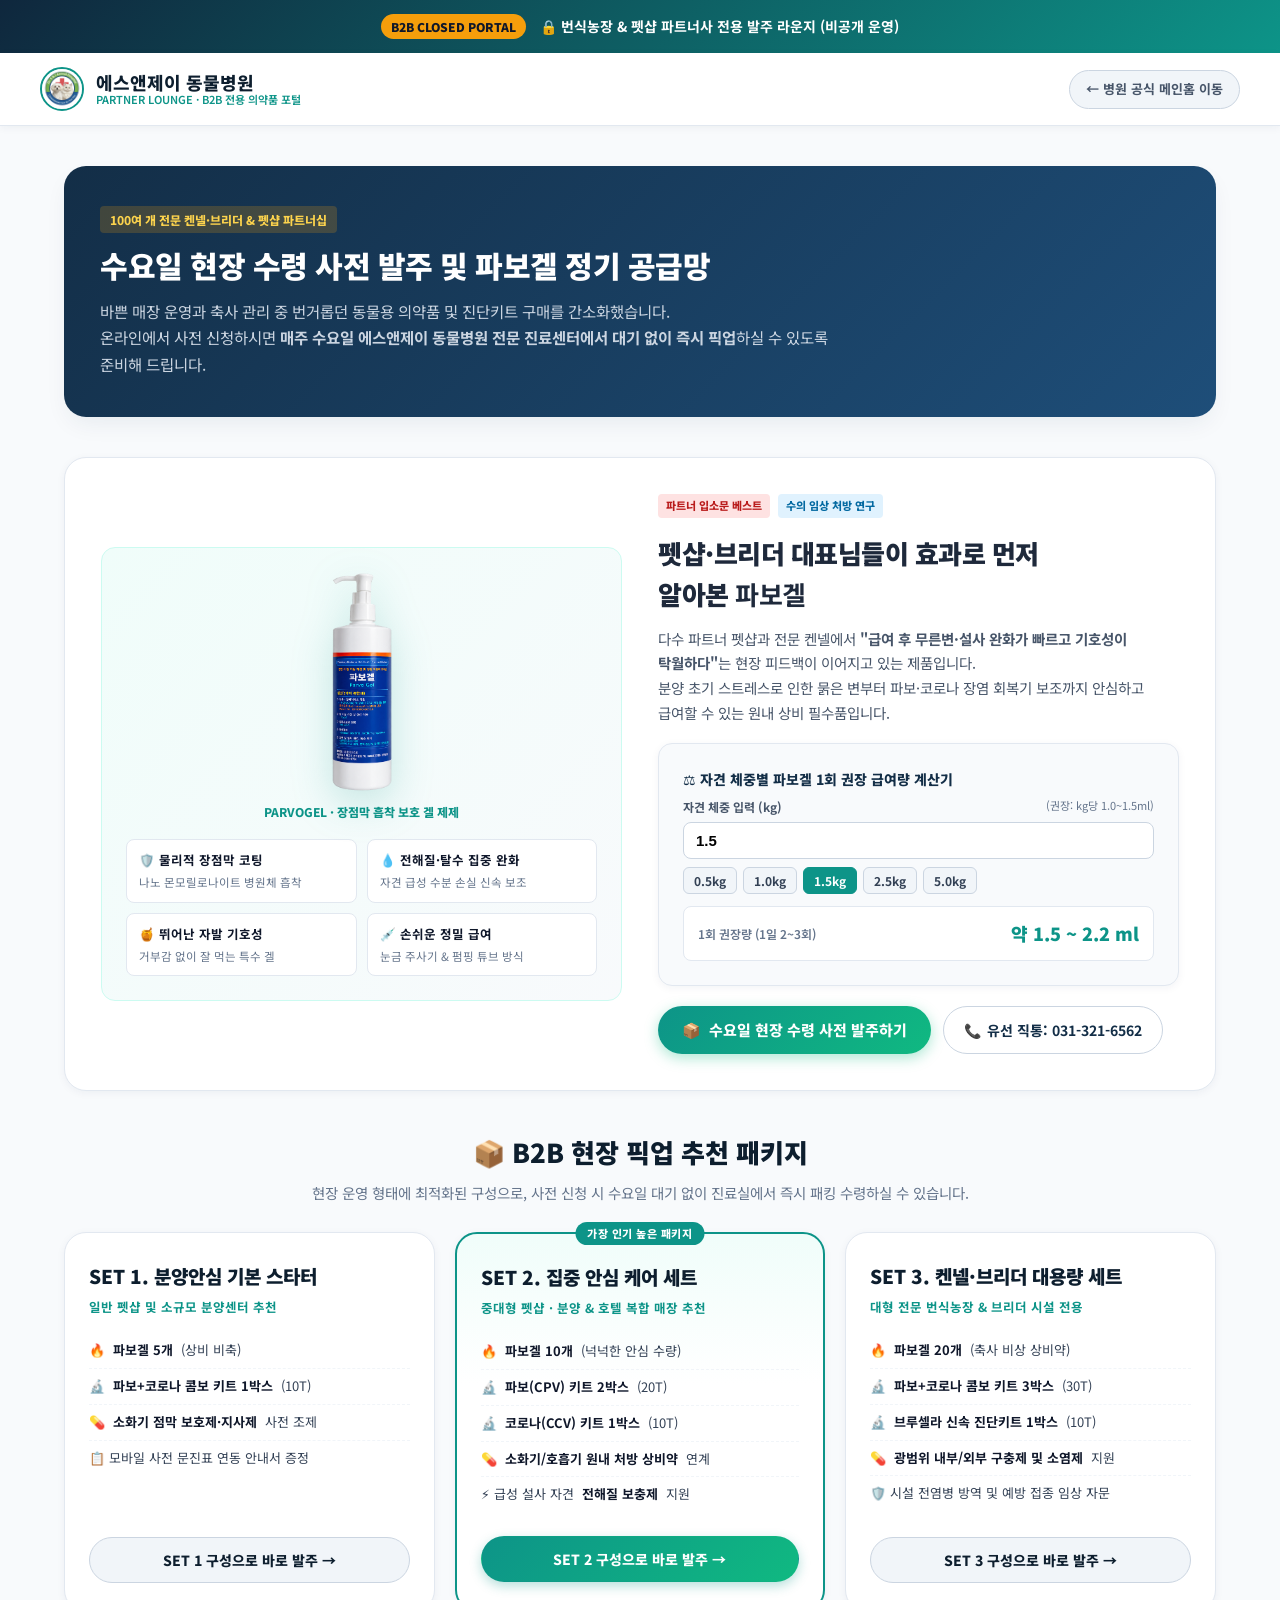
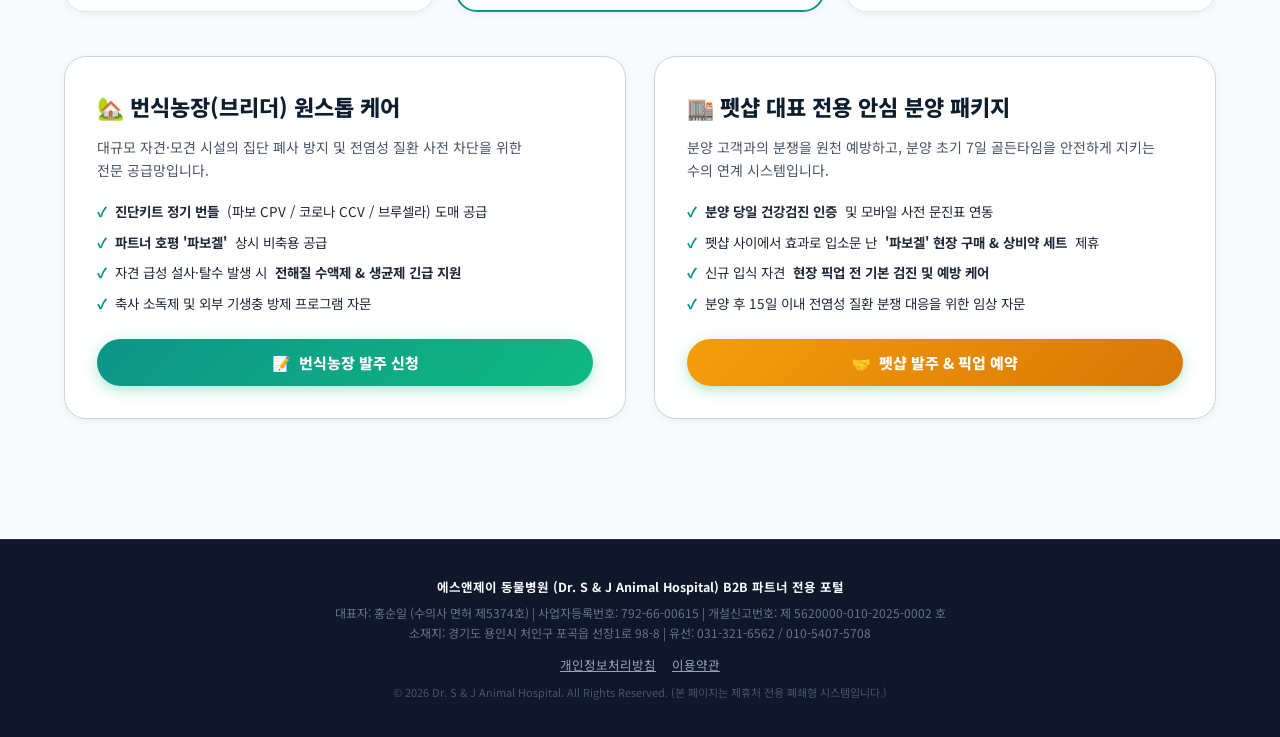
==== commit a7324e9e: "feat(ui/triage): upgrade to Vetaze AI 2.0 triage engine, Parvogel 3D showcase, live medical chart & " ====
--- a/partner.html
+++ b/partner.html
@@ -53,46 +53,140 @@
 
     <!-- 파보겔 소개 & 계산기 -->
     <section class="product-section">
+      <div class="product-visual-wrap">
+        <img src="./parvogel_product.png" alt="파보겔 정품 케이스 및 용기 이미지" class="product-img" />
+        <div style="font-size:12px; font-weight:800; color:#0d9488; margin-top:10px;">PARVOGEL · 장점막 흡착 보호 겔 제제</div>
+        <div class="product-spec-grid">
+          <div class="product-spec-item">
+            <strong>🛡️ 물리적 장점막 코팅</strong>
+            <span>나노 몬모릴로나이트 병원체 흡착</span>
+          </div>
+          <div class="product-spec-item">
+            <strong>💧 전해질·탈수 집중 완화</strong>
+            <span>자견 급성 수분 손실 신속 보조</span>
+          </div>
+          <div class="product-spec-item">
+            <strong>🍯 뛰어난 자발 기호성</strong>
+            <span>거부감 없이 잘 먹는 특수 겔</span>
+          </div>
+          <div class="product-spec-item">
+            <strong>💉 손쉬운 정밀 급여</strong>
+            <span>눈금 주사기 &amp; 펌핑 튜브 방식</span>
+          </div>
+        </div>
+      </div>
+
       <div>
         <div style="display:flex; gap:8px; margin-bottom:14px;">
-          <span style="font-size:11px; background:#fee2e2; color:#b91c1c; padding:3px 8px; border-radius:4px; font-weight:800;">파트너 호평 제품</span>
-          <span style="font-size:11px; background:#e0f2fe; color:#0369a1; padding:3px 8px; border-radius:4px; font-weight:800;">수의 임상 정밀 처방 R&D</span>
-        </div>
-        <h2 style="font-size: 26px; font-weight: 900; color: #1e293b; margin-bottom: 14px;">
-          펫샵 대표님들이 효과로 먼저 알아본 <strong>파보겔</strong>
+          <span style="font-size:11px; background:#fee2e2; color:#b91c1c; padding:3px 8px; border-radius:4px; font-weight:800;">파트너 입소문 베스트</span>
+          <span style="font-size:11px; background:#e0f2fe; color:#0369a1; padding:3px 8px; border-radius:4px; font-weight:800;">수의 임상 처방 연구</span>
+        </div>
+        <h2 style="font-size: 26px; font-weight: 900; color: #1e293b; margin-bottom: 12px; letter-spacing: -0.5px;">
+          펫샵·브리더 대표님들이 효과로 먼저 알아본 <strong>파보겔</strong>
         </h2>
-        <p style="font-size: 15px; color: #475569; line-height: 1.7; margin-bottom: 18px;">
-          다수 파트너 펫샵에서 <strong>"급여 후 설사 개선이 빠르다"</strong>는 후기가 이어지고 있는 제품입니다.<br />
-          고순도 초미세 나노 몬모릴로나이트 기반의 경구용 겔(Gel) 제제로, 어린 자견이 거부감 없이 잘 받아먹는 탁월한 기호성과 빠른 장내 흡착력을 자랑합니다.
+        <p style="font-size: 14.5px; color: #475569; line-height: 1.7; margin-bottom: 18px;">
+          다수 파트너 펫샵과 전문 켄넬에서 <strong>"급여 후 무른변·설사 완화가 빠르고 기호성이 탁월하다"</strong>는 현장 피드백이 이어지고 있는 제품입니다.<br />
+          분양 초기 스트레스로 인한 묽은 변부터 파보·코로나 장염 회복기 보조까지 안심하고 급여할 수 있는 원내 상비 필수품입니다.
         </p>
 
-        <div style="display:flex; gap:12px; flex-wrap:wrap; margin-top:24px;">
+        <!-- 계산기 -->
+        <div class="calc-box">
+          <div style="font-size:14px; font-weight:800; color:#132e47; margin-bottom:6px;">
+            ⚖️ 자견 체중별 파보겔 1회 권장 급여량 계산기
+          </div>
+          <div style="display:flex; justify-content:space-between; align-items:center; margin-bottom:6px;">
+            <label style="font-size:12px; font-weight:700; color:#475569;">자견 체중 입력 (kg)</label>
+            <span style="font-size:11px; color:#64748b;">(권장: kg당 1.0~1.5ml)</span>
+          </div>
+          <input type="number" id="petWeight" value="1.5" step="0.1" min="0.3" max="50" style="width:100%; padding:9px 12px; border:1px solid #cbd5e1; border-radius:8px; font-size:15px; font-weight:700; background:#ffffff;" oninput="calculateDosage()" />
+          
+          <div class="weight-chip-row">
+            <button type="button" class="weight-chip-btn" onclick="selectWeightChip(0.5)">0.5kg</button>
+            <button type="button" class="weight-chip-btn" onclick="selectWeightChip(1.0)">1.0kg</button>
+            <button type="button" class="weight-chip-btn active" onclick="selectWeightChip(1.5)">1.5kg</button>
+            <button type="button" class="weight-chip-btn" onclick="selectWeightChip(2.5)">2.5kg</button>
+            <button type="button" class="weight-chip-btn" onclick="selectWeightChip(5.0)">5.0kg</button>
+          </div>
+
+          <div style="background:#ffffff; padding:12px 14px; border-radius:8px; border:1px solid #e2e8f0; margin-top:12px; display:flex; justify-content:space-between; align-items:center;">
+            <div style="font-size:12px; color:#64748b; font-weight:600;">1회 권장량 (1일 2~3회)</div>
+            <div id="calcResult" style="font-size:18px; font-weight:900; color:#0d9488;">
+              약 1.5 ~ 2.2 ml
+            </div>
+          </div>
+        </div>
+
+        <div style="display:flex; gap:12px; flex-wrap:wrap; margin-top:20px;">
           <button class="btn-primary" onclick="openOrderModal()">
             <span>📦</span> 수요일 현장 수령 사전 발주하기
           </button>
           <a href="tel:031-321-6562" class="btn-call">
-            <span>📞</span> 핫라인: 031-321-6562
+            <span>📞</span> 유선 직통: 031-321-6562
           </a>
         </div>
       </div>
-
-      <!-- 계산기 -->
-      <div class="calc-box">
-        <div style="font-size:15px; font-weight:800; color:#132e47; margin-bottom:8px;">
-          ⚖️ 자견 체중별 파보겔 1회 권장량 계산기
-        </div>
-        <p style="font-size:12px; color:#64748b; margin-bottom:14px;">
-          자견 체중을 입력하시면 1회 권장 급여량이 자동 계산됩니다.
-        </p>
-        <div style="margin-bottom:12px;">
-          <label style="display:block; font-size:12.5px; font-weight:700; margin-bottom:4px;">체중 (kg)</label>
-          <input type="number" id="petWeight" value="1.5" step="0.1" min="0.3" max="50" style="width:100%; padding:9px; border:1px solid #cbd5e1; border-radius:6px; font-size:15px;" oninput="calculateDosage()" />
-        </div>
-        <div style="background:#f8fafc; padding:14px; border-radius:8px; border:1px solid #e2e8f0;">
-          <div style="font-size:11.5px; color:#64748b;">1회 권장 급여량 (1일 2~3회)</div>
-          <div id="calcResult" style="font-size:20px; font-weight:900; color:#0d9488; margin-top:4px;">
-            약 1.5 ~ 2.2 ml (주사기/펌핑)
-          </div>
+    </section>
+
+    <!-- B2B 긴급 구급약 & 키트 추천 세트 (3단 티어) -->
+    <section class="packages-section">
+      <div class="section-head">
+        <h2>📦 B2B 현장 픽업 추천 패키지</h2>
+        <p>현장 운영 형태에 최적화된 구성으로, 사전 신청 시 수요일 대기 없이 진료실에서 즉시 패킹 수령하실 수 있습니다.</p>
+      </div>
+
+      <div class="packages-grid">
+        <!-- SET 1 -->
+        <div class="package-card">
+          <div>
+            <div class="package-title">SET 1. 분양안심 기본 스타터</div>
+            <div class="package-target">일반 펫샵 및 소규모 분양센터 추천</div>
+            <ul class="package-items">
+              <li>🔥 <strong>파보겔 5개</strong> (상비 비축)</li>
+              <li>🔬 <strong>파보+코로나 콤보 키트 1박스</strong> (10T)</li>
+              <li>💊 <strong>소화기 점막 보호제·지사제</strong> 사전 조제</li>
+              <li>📋 모바일 사전 문진표 연동 안내서 증정</li>
+            </ul>
+          </div>
+          <button type="button" class="btn-package-select" onclick="selectPackage(1)">
+            SET 1 구성으로 바로 발주 →
+          </button>
+        </div>
+
+        <!-- SET 2 (인기) -->
+        <div class="package-card highlight">
+          <div class="package-badge">가장 인기 높은 패키지</div>
+          <div>
+            <div class="package-title">SET 2. 집중 안심 케어 세트</div>
+            <div class="package-target">중대형 펫샵 · 분양 &amp; 호텔 복합 매장 추천</div>
+            <ul class="package-items">
+              <li>🔥 <strong>파보겔 10개</strong> (넉넉한 안심 수량)</li>
+              <li>🔬 <strong>파보(CPV) 키트 2박스</strong> (20T)</li>
+              <li>🔬 <strong>코로나(CCV) 키트 1박스</strong> (10T)</li>
+              <li>💊 <strong>소화기/호흡기 원내 처방 상비약</strong> 연계</li>
+              <li>⚡ 급성 설사 자견 <strong>전해질 보충제</strong> 지원</li>
+            </ul>
+          </div>
+          <button type="button" class="btn-package-select" onclick="selectPackage(2)">
+            SET 2 구성으로 바로 발주 →
+          </button>
+        </div>
+
+        <!-- SET 3 -->
+        <div class="package-card">
+          <div>
+            <div class="package-title">SET 3. 켄넬·브리더 대용량 세트</div>
+            <div class="package-target">대형 전문 번식농장 &amp; 브리더 시설 전용</div>
+            <ul class="package-items">
+              <li>🔥 <strong>파보겔 20개</strong> (축사 비상 상비약)</li>
+              <li>🔬 <strong>파보+코로나 콤보 키트 3박스</strong> (30T)</li>
+              <li>🔬 <strong>브루셀라 신속 진단키트 1박스</strong> (10T)</li>
+              <li>💊 <strong>광범위 내부/외부 구충제 및 소염제</strong> 지원</li>
+              <li>🛡️ 시설 전염병 방역 및 예방 접종 임상 자문</li>
+            </ul>
+          </div>
+          <button type="button" class="btn-package-select" onclick="selectPackage(3)">
+            SET 3 구성으로 바로 발주 →
+          </button>
         </div>
       </div>
     </section>
--- a/partner.css
+++ b/partner.css
@@ -192,16 +192,199 @@
 
     /* 파보겔 & 투약 계산기 섹션 */
     .product-section {
-      background: #fffbeb;
-      border: 2px solid #fde047;
+      background: #ffffff;
+      border: 1.5px solid #e2e8f0;
       border-radius: var(--radius-lg);
       padding: 36px;
       display: grid;
-      grid-template-columns: 1.2fr 0.8fr;
+      grid-template-columns: 1fr 1fr;
       gap: 36px;
       align-items: center;
       margin-bottom: 40px;
-    }
+      box-shadow: var(--shadow-sm);
+    }
+    .product-visual-wrap {
+      display: flex;
+      flex-direction: column;
+      align-items: center;
+      text-align: center;
+      background: linear-gradient(135deg, #f0fdfa 0%, #f8fafc 100%);
+      border: 1px solid #ccfbf1;
+      border-radius: var(--radius-md);
+      padding: 24px;
+      position: relative;
+    }
+    .product-img {
+      max-width: 220px;
+      width: 100%;
+      height: auto;
+      object-fit: contain;
+      filter: drop-shadow(0 12px 20px rgba(13, 148, 136, 0.22));
+      transition: transform 0.3s ease;
+    }
+    .product-img:hover {
+      transform: translateY(-4px) scale(1.02);
+    }
+    .product-spec-grid {
+      display: grid;
+      grid-template-columns: 1fr 1fr;
+      gap: 10px;
+      margin-top: 18px;
+      width: 100%;
+      text-align: left;
+    }
+    .product-spec-item {
+      background: #ffffff;
+      border: 1px solid #e2e8f0;
+      border-radius: 8px;
+      padding: 10px 12px;
+      font-size: 12px;
+    }
+    .product-spec-item strong {
+      display: block;
+      color: #0f172a;
+      font-size: 12.5px;
+      margin-bottom: 2px;
+    }
+    .product-spec-item span {
+      color: #64748b;
+      font-size: 11.5px;
+    }
+
+    /* B2B 패키지 세트 섹션 */
+    .packages-section {
+      margin-bottom: 44px;
+    }
+    .section-head {
+      text-align: center;
+      margin-bottom: 28px;
+    }
+    .section-head h2 {
+      font-size: 26px;
+      font-weight: 900;
+      color: var(--primary-900);
+      margin-bottom: 8px;
+    }
+    .section-head p {
+      font-size: 14.5px;
+      color: var(--text-muted);
+    }
+    .packages-grid {
+      display: grid;
+      grid-template-columns: repeat(3, 1fr);
+      gap: 20px;
+    }
+    .package-card {
+      background: #ffffff;
+      border: 1.5px solid #e2e8f0;
+      border-radius: var(--radius-lg);
+      padding: 28px 24px;
+      display: flex;
+      flex-direction: column;
+      justify-content: space-between;
+      position: relative;
+      transition: all 0.2s ease;
+      box-shadow: var(--shadow-sm);
+    }
+    .package-card:hover {
+      transform: translateY(-4px);
+      box-shadow: var(--shadow-md);
+      border-color: #0d9488;
+    }
+    .package-card.highlight {
+      border: 2px solid #0d9488;
+      background: linear-gradient(180deg, #f0fdfa 0%, #ffffff 40%);
+    }
+    .package-badge {
+      position: absolute;
+      top: -12px;
+      left: 50%;
+      transform: translateX(-50%);
+      background: #0d9488;
+      color: #ffffff;
+      font-size: 11px;
+      font-weight: 800;
+      padding: 3px 12px;
+      border-radius: 9999px;
+      letter-spacing: 0.5px;
+    }
+    .package-title {
+      font-size: 19px;
+      font-weight: 900;
+      color: var(--primary-900);
+      margin-bottom: 6px;
+    }
+    .package-target {
+      font-size: 12.5px;
+      color: #0d9488;
+      font-weight: 700;
+      margin-bottom: 16px;
+    }
+    .package-items {
+      list-style: none;
+      margin-bottom: 24px;
+      flex-grow: 1;
+    }
+    .package-items li {
+      font-size: 13px;
+      color: #334155;
+      padding: 7px 0;
+      border-bottom: 1px dashed #f1f5f9;
+      display: flex;
+      align-items: center;
+      gap: 8px;
+    }
+    .package-items li:last-child {
+      border-bottom: none;
+    }
+    .package-items li strong {
+      color: #0f172a;
+    }
+    .btn-package-select {
+      width: 100%;
+      padding: 12px;
+      border-radius: var(--radius-full);
+      font-size: 14px;
+      font-weight: 800;
+      background: #f1f5f9;
+      color: var(--primary-900);
+      border: 1px solid #cbd5e1;
+      transition: all 0.2s ease;
+      cursor: pointer;
+    }
+    .package-card.highlight .btn-package-select,
+    .btn-package-select:hover {
+      background: linear-gradient(135deg, #0d9488, #10b981);
+      color: #ffffff;
+      border-color: transparent;
+      box-shadow: 0 4px 12px rgba(13, 148, 136, 0.3);
+    }
+
+    /* 체중 선택 칩 */
+    .weight-chip-row {
+      display: flex;
+      gap: 6px;
+      flex-wrap: wrap;
+      margin-top: 8px;
+    }
+    .weight-chip-btn {
+      background: #f1f5f9;
+      border: 1px solid #cbd5e1;
+      color: #334155;
+      font-size: 12px;
+      font-weight: 700;
+      padding: 4px 10px;
+      border-radius: 6px;
+      cursor: pointer;
+      transition: all 0.15s ease;
+    }
+    .weight-chip-btn:hover,
+    .weight-chip-btn.active {
+      background: #0d9488;
+      border-color: #0d9488;
+      color: #ffffff;
+    }
+
     .btn-primary {
       display: inline-flex;
       align-items: center;
@@ -233,10 +416,10 @@
 
     /* 투약 계산기 박스 */
     .calc-box {
-      background: #ffffff;
+      background: #f8fafc;
       border-radius: var(--radius-md);
       padding: 24px;
-      border: 1px solid #fef08a;
+      border: 1px solid #e2e8f0;
       box-shadow: var(--shadow-sm);
     }
 
@@ -271,8 +454,28 @@
       cursor: pointer;
     }
 
-    @media (max-width: 860px) {
-      .b2b-grid, .product-section { grid-template-columns: 1fr; }
-      .partner-hero { padding: 28px 20px; }
-      .partner-hero h1 { font-size: 24px; }
+    /* 모바일 반응형 최적화 (90% 축소 버그 제거) */
+    @media (max-width: 960px) {
+      .partner-wrap {
+        padding: 24px 16px 60px;
+      }
+      .packages-grid {
+        grid-template-columns: 1fr;
+      }
+      .b2b-grid, .product-section {
+        grid-template-columns: 1fr;
+      }
+      .partner-hero {
+        padding: 28px 20px;
+      }
+      .partner-hero h1 {
+        font-size: 24px;
+      }
+      .product-section {
+        padding: 24px 18px;
+        gap: 24px;
+      }
+      .modal-content {
+        padding: 24px 18px;
+      }
     }
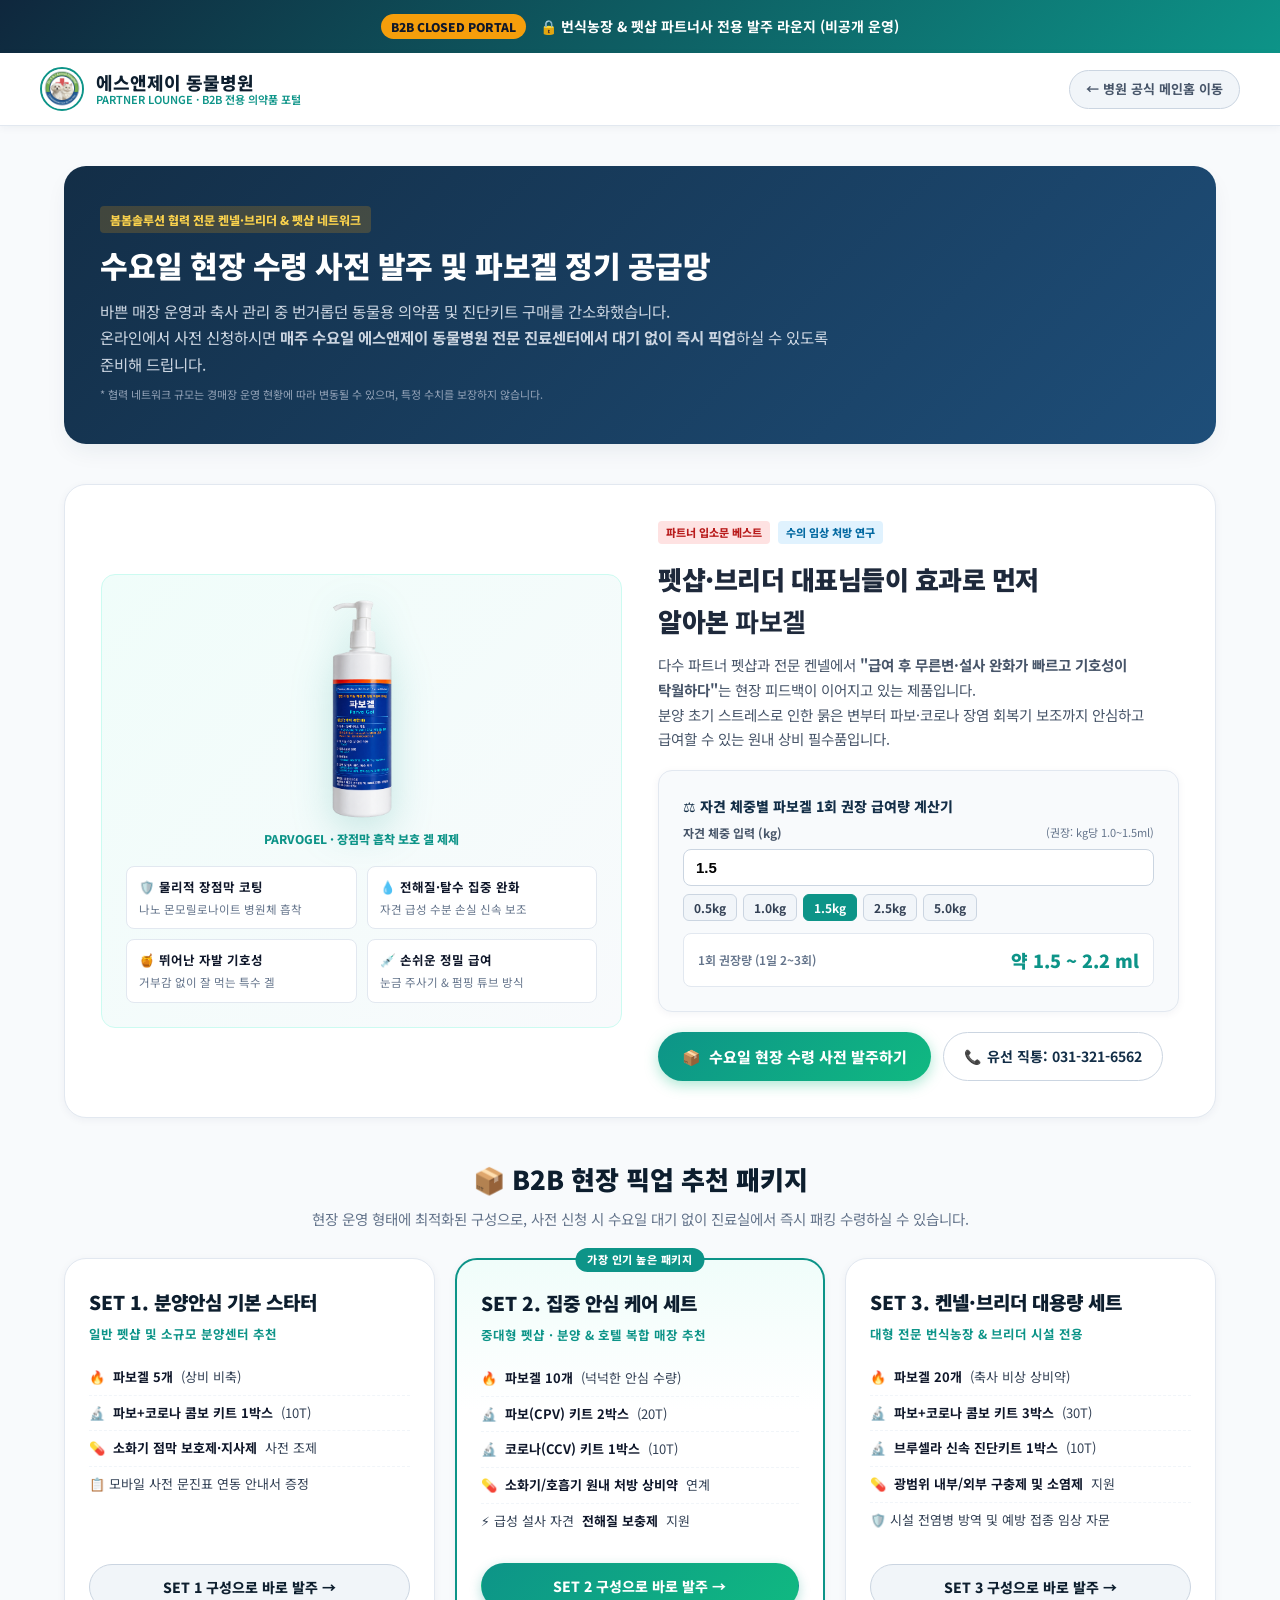
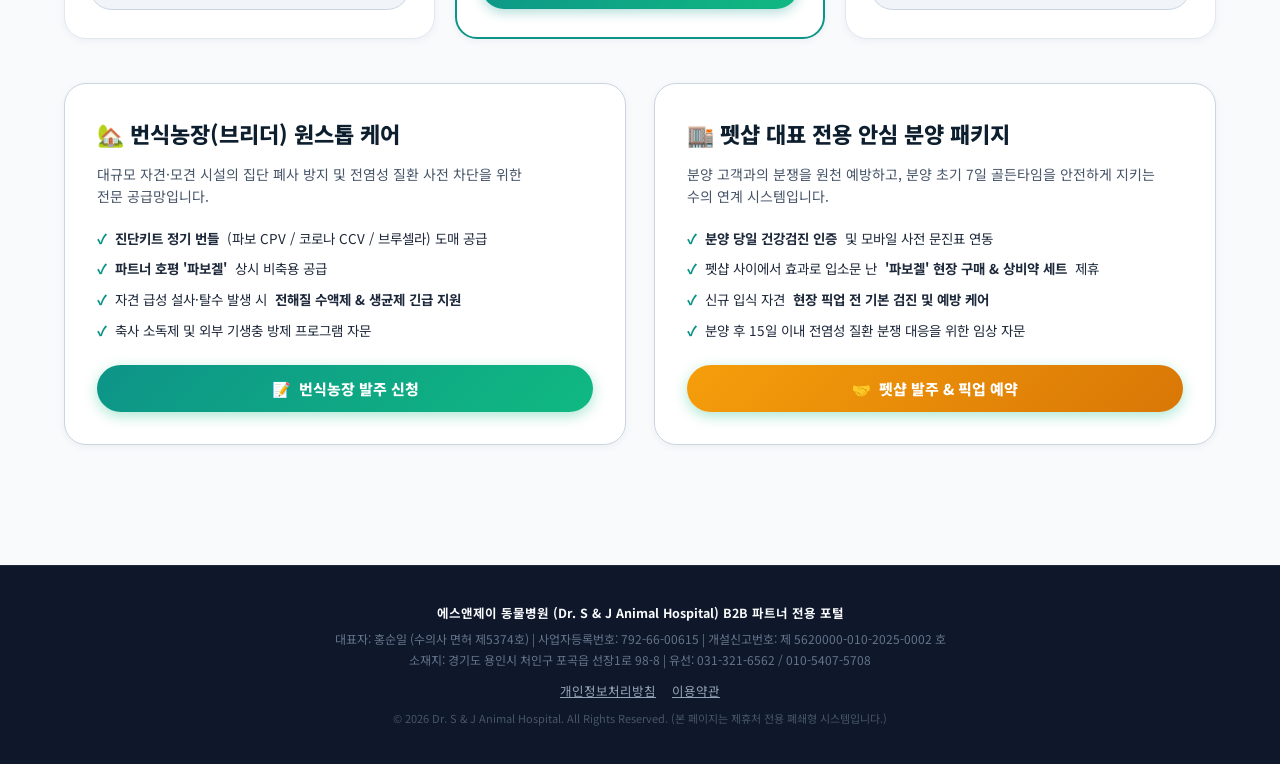
==== commit 151b0ea6: "feat(seo,ux,compliance): improve homepage & B2B portal - fix: add missing openOrderModal in app.js (" ====
--- a/partner.html
+++ b/partner.html
@@ -11,7 +11,7 @@
   
   <link rel="preconnect" href="https://fonts.googleapis.com" />
   <link rel="preconnect" href="https://fonts.gstatic.com" crossorigin />
-  <link href="https://fonts.googleapis.com/css2?family=Noto+Sans+KR:wght@300;400;500;600;700;800;900&display=swap" rel="stylesheet" />
+  <link href="https://fonts.googleapis.com/css2?family=Noto+Sans+KR:wght@400;700;800&display=swap" rel="stylesheet" />
 
   <link rel="stylesheet" href="./partner.css" />
 </head>
@@ -42,13 +42,14 @@
     <!-- 인트로 히어로 -->
     <section class="partner-hero">
       <div style="display:inline-block; background:rgba(245,158,11,0.2); color:#fcd34d; font-size:12px; font-weight:800; padding:4px 10px; border-radius:4px; margin-bottom:12px;">
-        100여 개 전문 켄넬·브리더 &amp; 펫샵 파트너십
+        봄봄솔루션 협력 전문 켄넬·브리더 &amp; 펫샵 네트워크
       </div>
       <h1>수요일 현장 수령 사전 발주 및 파보겔 정기 공급망</h1>
       <p>
         바쁜 매장 운영과 축사 관리 중 번거롭던 동물용 의약품 및 진단키트 구매를 간소화했습니다.<br />
         온라인에서 사전 신청하시면 <strong>매주 수요일 에스앤제이 동물병원 전문 진료센터에서 대기 없이 즉시 픽업</strong>하실 수 있도록 준비해 드립니다.
       </p>
+      <p style="font-size:11px; color:#94a3b8; margin-top:8px;">* 협력 네트워크 규모는 경매장 운영 현황에 따라 변동될 수 있으며, 특정 수치를 보장하지 않습니다.</p>
     </section>
 
     <!-- 파보겔 소개 & 계산기 -->
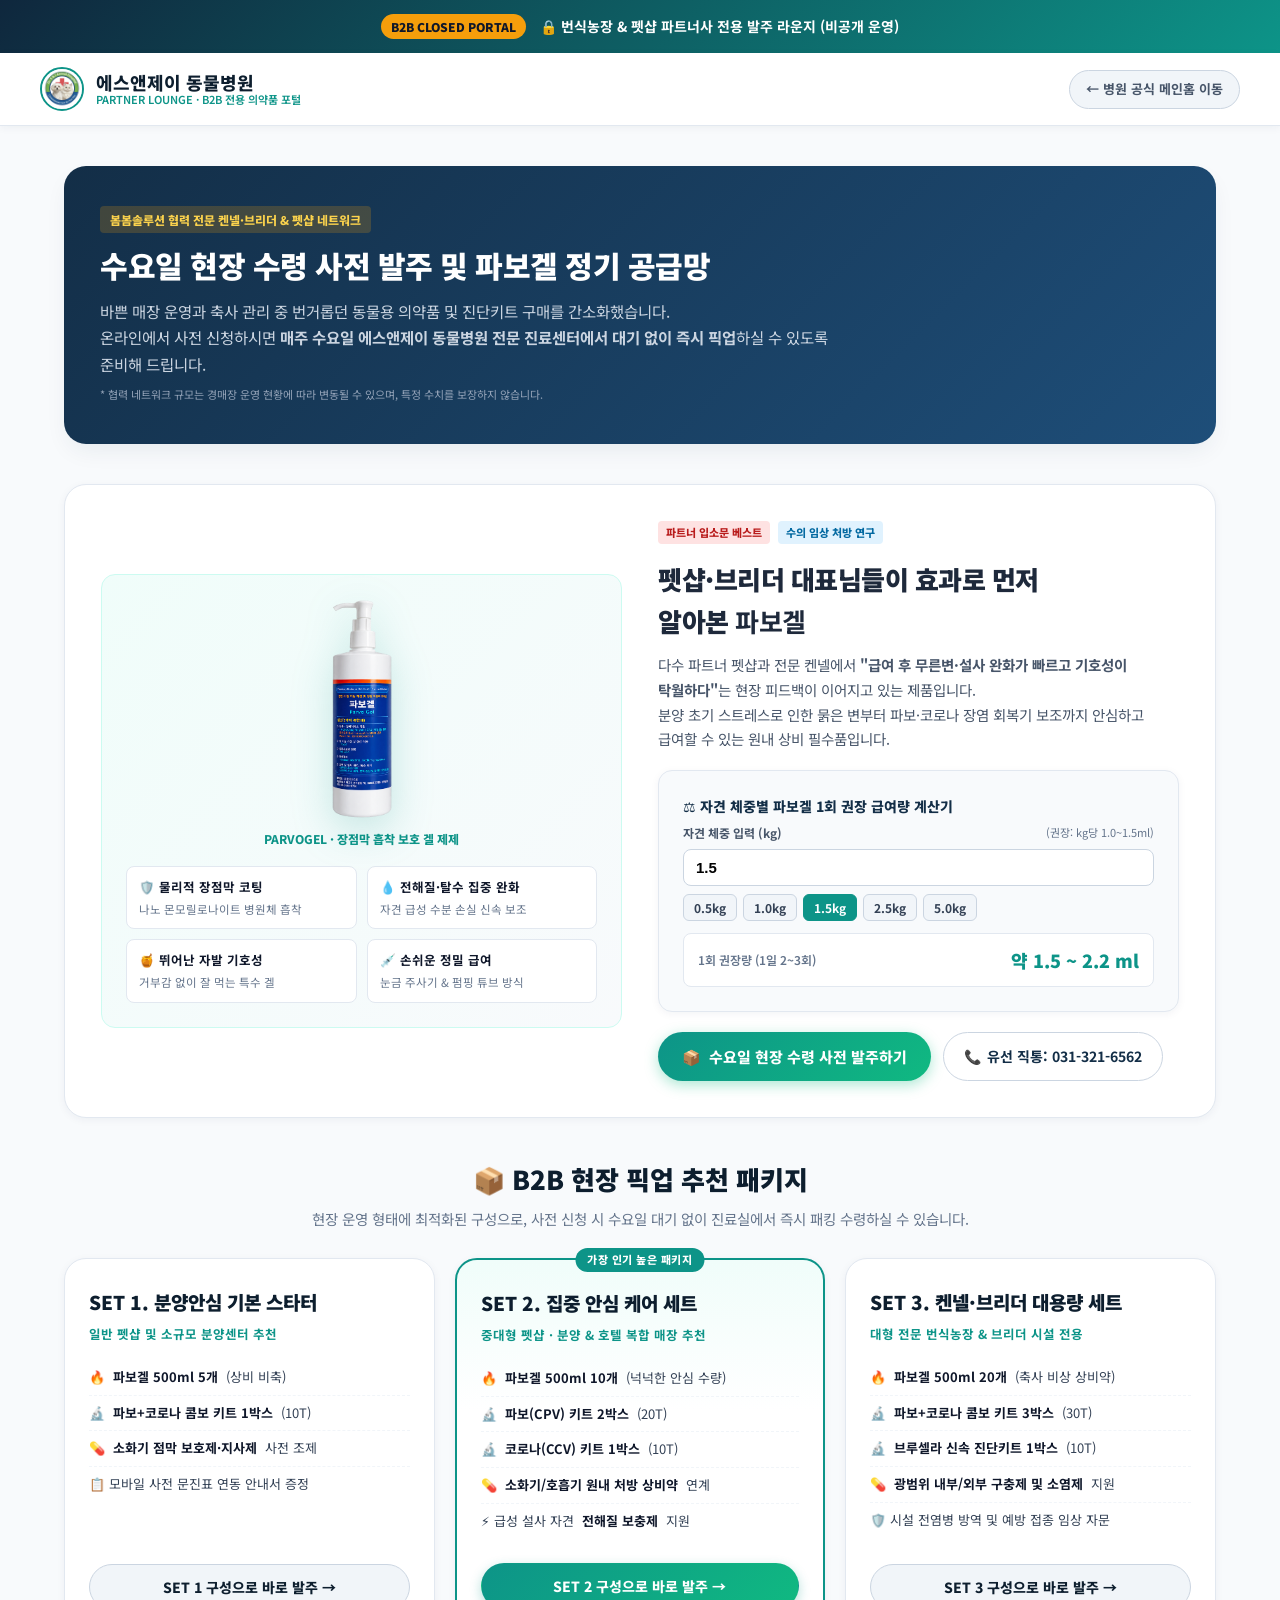
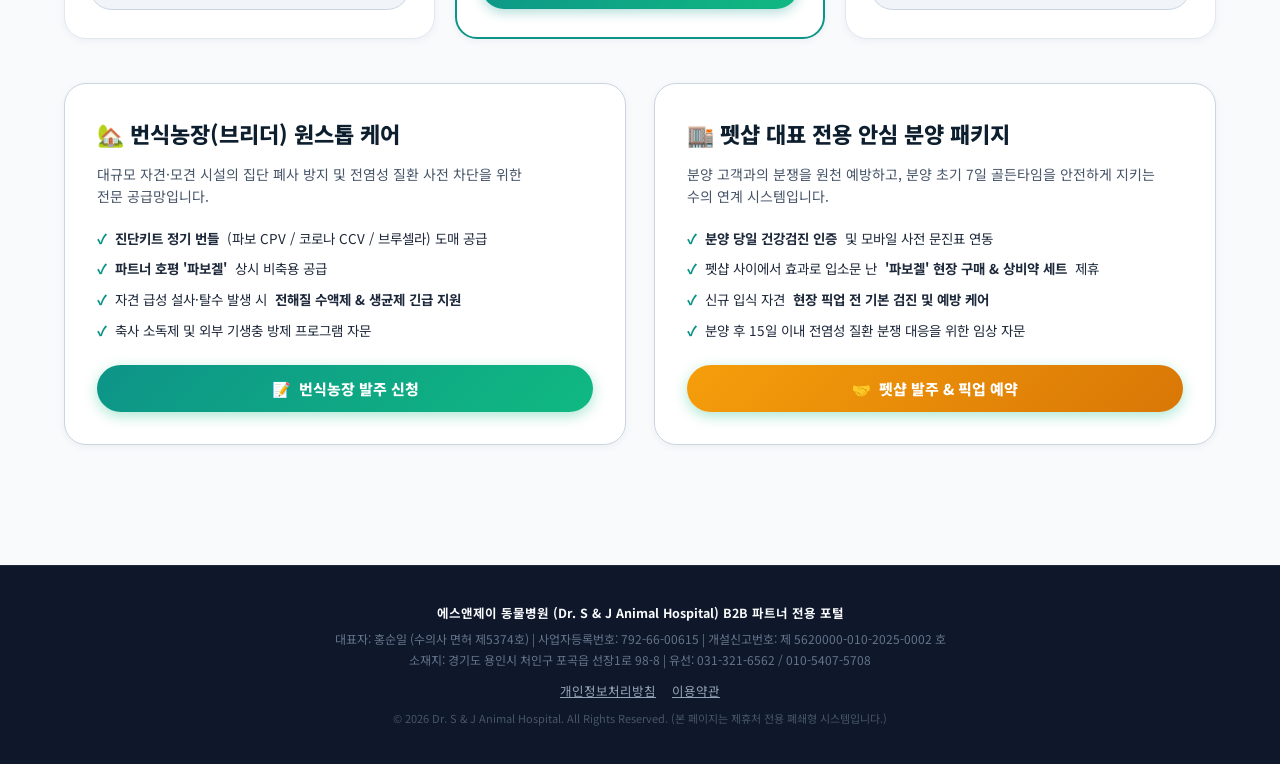
==== commit e20e1848: "feat: Orca 5-Agent Tournament Champion - VETAZE 3.0 step triage, Parvogel 500ml 3D showcase, B2B pac" ====
--- a/partner.html
+++ b/partner.html
@@ -142,7 +142,7 @@
             <div class="package-title">SET 1. 분양안심 기본 스타터</div>
             <div class="package-target">일반 펫샵 및 소규모 분양센터 추천</div>
             <ul class="package-items">
-              <li>🔥 <strong>파보겔 5개</strong> (상비 비축)</li>
+              <li>🔥 <strong>파보겔 500ml 5개</strong> (상비 비축)</li>
               <li>🔬 <strong>파보+코로나 콤보 키트 1박스</strong> (10T)</li>
               <li>💊 <strong>소화기 점막 보호제·지사제</strong> 사전 조제</li>
               <li>📋 모바일 사전 문진표 연동 안내서 증정</li>
@@ -160,7 +160,7 @@
             <div class="package-title">SET 2. 집중 안심 케어 세트</div>
             <div class="package-target">중대형 펫샵 · 분양 &amp; 호텔 복합 매장 추천</div>
             <ul class="package-items">
-              <li>🔥 <strong>파보겔 10개</strong> (넉넉한 안심 수량)</li>
+              <li>🔥 <strong>파보겔 500ml 10개</strong> (넉넉한 안심 수량)</li>
               <li>🔬 <strong>파보(CPV) 키트 2박스</strong> (20T)</li>
               <li>🔬 <strong>코로나(CCV) 키트 1박스</strong> (10T)</li>
               <li>💊 <strong>소화기/호흡기 원내 처방 상비약</strong> 연계</li>
@@ -178,7 +178,7 @@
             <div class="package-title">SET 3. 켄넬·브리더 대용량 세트</div>
             <div class="package-target">대형 전문 번식농장 &amp; 브리더 시설 전용</div>
             <ul class="package-items">
-              <li>🔥 <strong>파보겔 20개</strong> (축사 비상 상비약)</li>
+              <li>🔥 <strong>파보겔 500ml 20개</strong> (축사 비상 상비약)</li>
               <li>🔬 <strong>파보+코로나 콤보 키트 3박스</strong> (30T)</li>
               <li>🔬 <strong>브루셀라 신속 진단키트 1박스</strong> (10T)</li>
               <li>💊 <strong>광범위 내부/외부 구충제 및 소염제</strong> 지원</li>
@@ -255,7 +255,7 @@
           <strong style="display:block; font-size: 13px; color: var(--primary-800); margin-bottom: 8px;">필요 품목 및 수량 체크:</strong>
           
           <div style="display:flex; justify-content:space-between; align-items:center; margin-bottom: 8px; font-size: 13px;">
-            <label><input type="checkbox" id="itemParvogel" checked /> 🔥 <strong>파보겔</strong></label>
+            <label><input type="checkbox" id="itemParvogel" checked /> 🔥 <strong>파보겔 500ml</strong> 대용량 겔</label>
             <input type="number" id="qtyParvogel" value="5" min="1" max="100" style="width: 70px; padding: 4px 8px; border: 1px solid #cbd5e1; border-radius: 6px; text-align: center;" /> 개
           </div>
 
